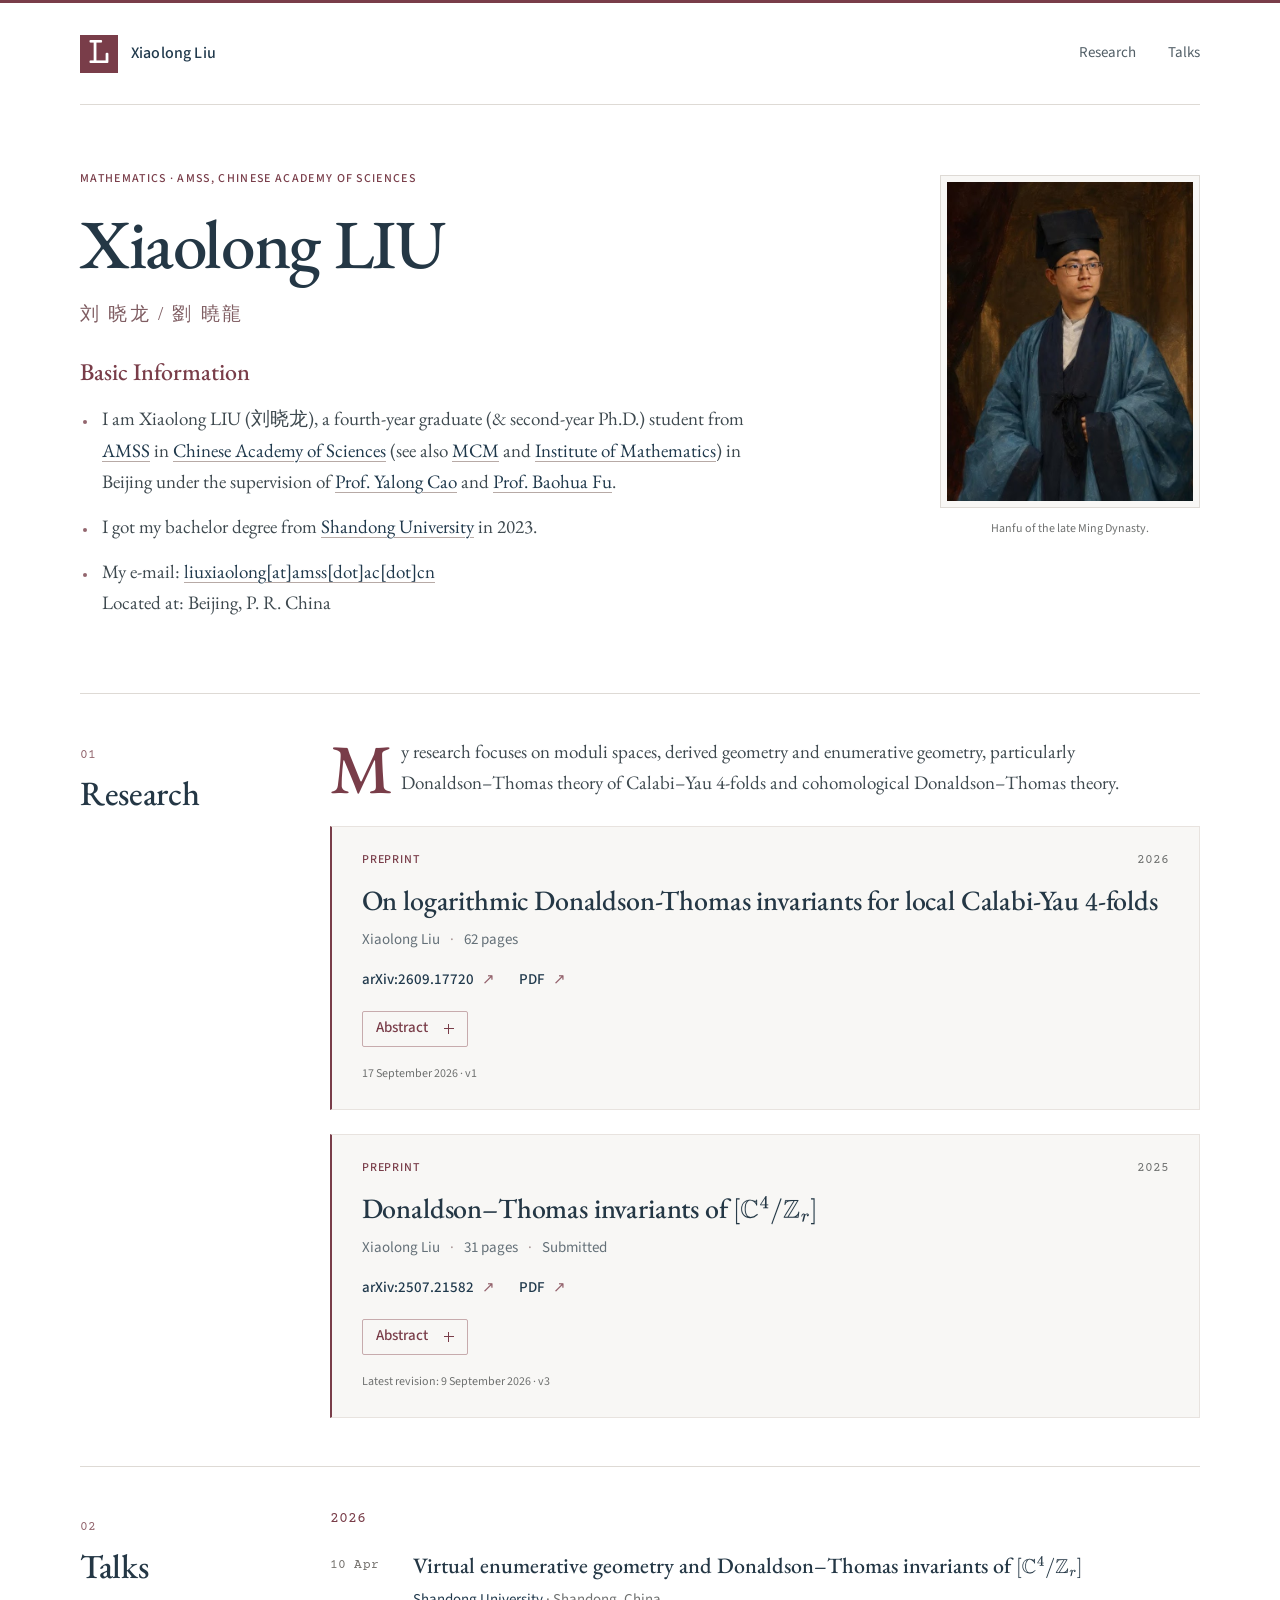
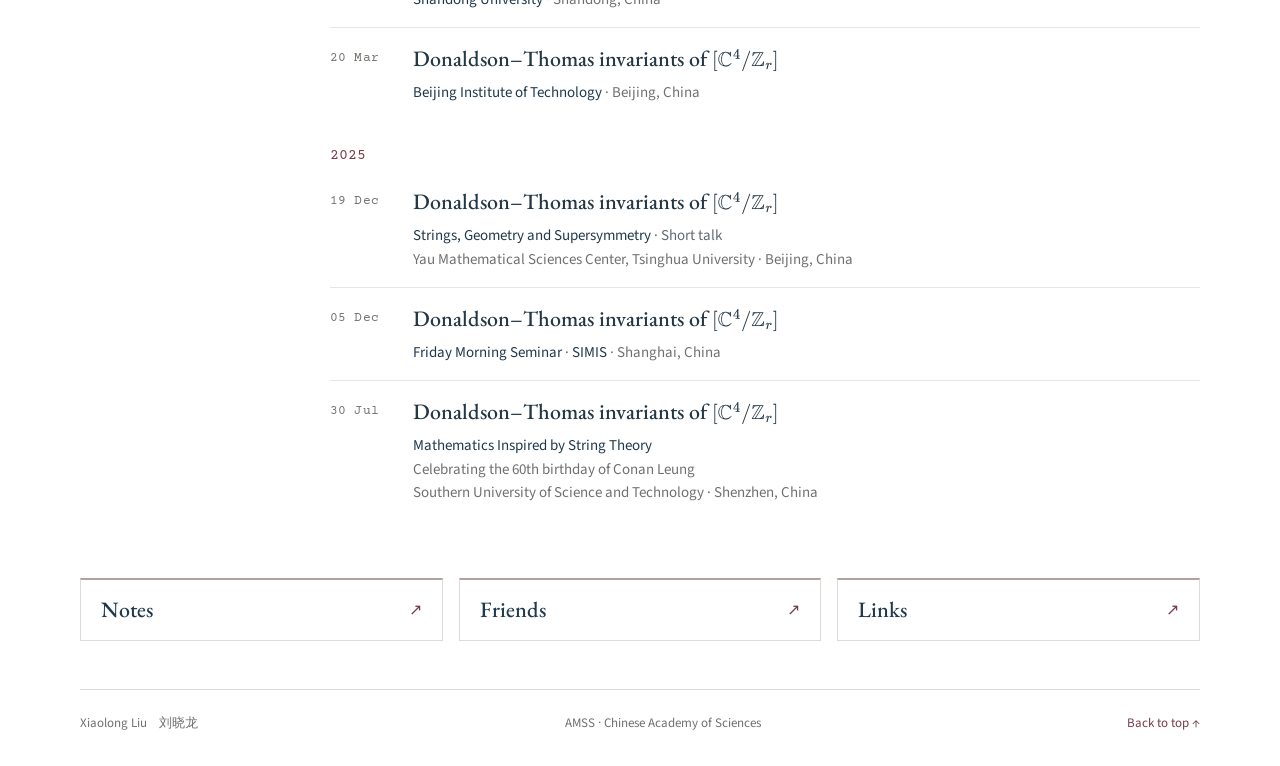
==== index.html @ 994d021d "Update index.html" ====
<!doctype html>
<html lang="en">
<head>
<meta charset="utf-8">
<meta name="viewport" content="width=device-width, initial-scale=1">
<title>Xiaolong Liu (刘晓龙) | Algebraic Geometry · AMSS</title>
<meta name="description" content="Xiaolong Liu (刘晓龙), Ph.D. student in mathematics at AMSS, Chinese Academy of Sciences. Research in algebraic geometry, moduli spaces and Donaldson–Thomas theory.">
<meta name="author" content="Xiaolong Liu">
<meta name="robots" content="index, follow, max-snippet:-1">
<meta name="theme-color" content="#793d49">
<link rel="icon" type="image/svg+xml" href="data:image/svg+xml,%3Csvg%20xmlns%3D%22http%3A%2F%2Fwww.w3.org%2F2000%2Fsvg%22%20viewBox%3D%220%200%2064%2064%22%3E%3Crect%20width%3D%2264%22%20height%3D%2264%22%20rx%3D%223%22%20fill%3D%22%23793d49%22%2F%3E%3Cpath%20fill%3D%22%23fff%22%20transform%3D%22translate%2813.11204718%2051.00000000%29%20scale%280.03201348%20-0.03201348%29%22%20d%3D%22M760%201119Q760%201082%20745.5%201066.5Q731%201051%20697%201051H455V136H950V465Q950%20500%20967.0%20515.0Q984%20530%201025%20530Q1066%20530%201083.0%20515.0Q1100%20500%201100%20465V68Q1100%2031%201085.5%2015.5Q1071%200%201037%200H143Q109%200%2094.5%2015.5Q80%2031%2080%2068Q80%20105%2094.5%20120.5Q109%20136%20143%20136H305V1051H143Q109%201051%2094.5%201066.5Q80%201082%2080%201119Q80%201156%2094.5%201171.5Q109%201187%20143%201187H697Q731%201187%20745.5%201171.5Q760%201156%20760%201119Z%22%2F%3E%3C%2Fsvg%3E%0A">
<link rel="preload" href="assets/fonts/eb-garamond-latin.woff2" as="font" type="font/woff2" crossorigin>
<link rel="stylesheet" href="assets/style.css">
<meta property="og:type" content="profile">
<meta property="og:title" content="Xiaolong Liu (刘晓龙) | Mathematics">
<meta property="og:description" content="Algebraic geometry, moduli spaces and Donaldson–Thomas theory. Ph.D. student at AMSS, Chinese Academy of Sciences.">
<meta property="og:locale" content="en_US">
<script src="assets/mathjax-config.js" defer></script>
<script src="assets/mathjax.js" defer></script>
<script type="application/ld+json">{"@context": "https://schema.org", "@graph": [{"@type": "ProfilePage", "@id": "#webpage", "name": "Xiaolong Liu (刘晓龙) | Mathematics", "inLanguage": "en", "mainEntity": {"@id": "#person"}}, {"@type": "Person", "@id": "#person", "name": "Xiaolong Liu", "alternateName": ["刘晓龙", "劉曉龍"], "jobTitle": "Ph.D. student in mathematics", "affiliation": {"@type": "Organization", "name": "Academy of Mathematics and Systems Science, Chinese Academy of Sciences", "url": "https://english.amss.cas.cn/"}, "alumniOf": {"@type": "CollegeOrUniversity", "name": "Shandong University"}, "sameAs": ["https://sites.google.com/view/xiaolongliu-math/homepage"], "knowsAbout": ["Algebraic geometry", "Moduli spaces", "Derived geometry", "Enumerative geometry", "Donaldson–Thomas theory"]}, {"@type": "ScholarlyArticle", "@id": "https://arxiv.org/abs/2507.21582", "name": "Donaldson-Thomas invariants of [ℂ⁴/ℤᵣ]", "url": "https://arxiv.org/abs/2507.21582", "author": {"@id": "#person"}, "datePublished": "2025-07-29", "dateModified": "2026-09-09", "version": "3", "pagination": "31 pages", "identifier": "arXiv:2507.21582", "abstract": "We compute the zero-dimensional Donaldson-Thomas invariants of the quotient stack $[\\mathbb{C}^4/\\mathbb{Z}_r]$, confirming a conjecture of Cao-Kool-Monavari. Our main theorem is established through an orbifold analogue of Cao-Zhao-Zhou's degeneration formula combined with the zero-dimensional Donaldson-Thomas invariants for $\\widetilde{\\mathbb C^2/\\mathbb Z_r}\\times\\mathbb{C}^2$ and an explicit determination of orientations of Hilbert schemes of points on $[\\mathbb{C}^4/\\mathbb{Z}_r]$."}, {"@type": "ScholarlyArticle", "@id": "https://arxiv.org/abs/2609.17720", "name": "On Logarithmic Donaldson-Thomas invariants for local Calabi-Yau 4-folds", "url": "https://arxiv.org/abs/2609.17720", "author": {"@id": "#person"}, "datePublished": "2026-09-15", "version": "1", "pagination": "62 pages", "identifier": "arXiv:2609.17720", "abstract": "In this paper, we study logarithmic Donaldson-Thomas invariants for local log Calabi-Yau $4$-folds with simple normal crossing divisors. Using the family version of shifted Lagrangian classes announced by Khan-Kinjo-Park-Safronov, we construct relative and family logarithmic $\\mathsf{DT}_4$-theories for logarithmic Hilbert schemes of curves, and prove a degeneration formula.\n\nFor logarithmic Hilbert schemes of points, we construct virtual classes and prove a degeneration formula in Chow groups; in particular, it is independent of shifted Lagrangian classes. Finally, combining our degeneration formula with logarithmic cobordism, we explicitly compute the zero-dimensional logarithmic $\\mathsf{DT}_4$-invariants for local surface snc pairs."}]}</script>
</head>
<body>
<a class="skip-link" href="#main">Skip to content</a>
<header class="masthead wrap">
<a class="brand" href="#main" aria-label="Xiaolong Liu, home"><span class="monogram" aria-hidden="true">L</span><span>Xiaolong Liu</span></a>
<nav aria-label="Main navigation"><a href="#research">Research</a><a href="#talks">Talks</a></nav>
</header>
<main id="main" class="wrap">
<section class="intro" aria-labelledby="name">
<div class="intro-main"><p class="eyebrow">Mathematics · AMSS, Chinese Academy of Sciences</p><h1 id="name">Xiaolong LIU <span lang="zh-Hans">刘 晓龙 / 劉 曉龍</span></h1><h2 class="basic-heading">Basic Information</h2><div class="biography"><ul class="basic-list"><li>I am Xiaolong LIU (<span lang="zh-Hans">刘晓龙</span>), a fourth-year graduate (&amp; second-year Ph.D.) student from <a href="http://english.amss.cas.cn/">AMSS</a> in <a href="https://english.cas.cn/">Chinese Academy of Sciences</a> (see also <a href="http://www.mcm.ac.cn/">MCM</a> and <a href="http://www.math.ac.cn/">Institute of Mathematics</a>) in Beijing under the supervision of <a href="https://sites.google.com/site/yalongcaoshomepage/home">Prof. Yalong Cao</a> and <a href="http://www.math.ac.cn/people/fbh/">Prof. Baohua Fu</a>.</li><li>I got my bachelor degree from <a href="https://www.en.sdu.edu.cn/">Shandong University</a> in 2023.</li><li>My e-mail: <a href="mailto:liuxiaolong@amss.ac.cn">liuxiaolong[at]amss[dot]ac[dot]cn</a><br>Located at: Beijing, P. R. China</li></ul></div></div>
<figure class="portrait"><img src="assets/xiaolong-liu.jpg" alt="Xiaolong Liu wearing late Ming dynasty hanfu" width="590" height="765" fetchpriority="high"><figcaption>Hanfu of the late Ming Dynasty.</figcaption></figure>
</section>
<section id="research" class="section" aria-labelledby="research-title"><div class="section-label"><span class="section-number">01</span><h2 id="research-title">Research</h2></div><div class="section-body"><p class="section-intro">My research focuses on moduli spaces, derived geometry and enumerative geometry, particularly Donaldson–Thomas theory of Calabi–Yau 4-folds and cohomological Donaldson–Thomas theory.</p><article class="paper"><div class="paper-meta"><span>Preprint</span><span>2026</span></div><h3>On logarithmic Donaldson-Thomas invariants for local Calabi-Yau $4$-folds</h3><p class="byline">Xiaolong Liu <span class="byline-separator">·</span> 62 pages</p><div class="paper-actions"><a href="https://arxiv.org/abs/2609.17720">arXiv:2609.17720 <span aria-hidden="true">↗</span></a><a href="https://arxiv.org/pdf/2609.17720">PDF <span aria-hidden="true">↗</span></a></div><details class="abstract"><summary><span class="abstract-closed">Abstract</span><span class="abstract-open">Hide abstract</span><span class="toggle-symbol" aria-hidden="true"></span></summary><div class="abstract-content"><p>In this paper, we study logarithmic Donaldson-Thomas invariants for local log Calabi-Yau $4$-folds with simple normal crossing divisors. Using the family version of shifted Lagrangian classes announced by Khan-Kinjo-Park-Safronov, we construct relative and family logarithmic $\mathsf{DT}_4$-theories for logarithmic Hilbert schemes of curves, and prove a degeneration formula.</p><p>For logarithmic Hilbert schemes of points, we construct virtual classes and prove a degeneration formula in Chow groups; in particular, it is independent of shifted Lagrangian classes. Finally, combining our degeneration formula with logarithmic cobordism, we explicitly compute the zero-dimensional logarithmic $\mathsf{DT}_4$-invariants for local surface snc pairs.</p></div></details><p class="version">17 September 2026 · v1</p></article>
<article class="paper"><div class="paper-meta"><span>Preprint</span><span>2025</span></div><h3>Donaldson–Thomas invariants of \([\mathbb{C}^4/\mathbb{Z}_r]\)</h3><p class="byline">Xiaolong Liu <span class="byline-separator">·</span> 31 pages <span class="byline-separator">·</span> Submitted</p><div class="paper-actions"><a href="https://arxiv.org/abs/2507.21582">arXiv:2507.21582 <span aria-hidden="true">↗</span></a><a href="https://arxiv.org/pdf/2507.21582">PDF <span aria-hidden="true">↗</span></a></div><details class="abstract"><summary><span class="abstract-closed">Abstract</span><span class="abstract-open">Hide abstract</span><span class="toggle-symbol" aria-hidden="true"></span></summary><div class="abstract-content"><p>We compute the zero-dimensional Donaldson-Thomas invariants of the quotient stack $[\mathbb{C}^4/\mathbb{Z}_r]$, confirming a conjecture of Cao-Kool-Monavari. Our main theorem is established through an orbifold analogue of Cao-Zhao-Zhou's degeneration formula combined with the zero-dimensional Donaldson-Thomas invariants for $\widetilde{\mathbb C^2/\mathbb Z_r}\times\mathbb{C}^2$ and an explicit determination of orientations of Hilbert schemes of points on $[\mathbb{C}^4/\mathbb{Z}_r]$.</p></div></details><p class="version">Latest revision: 9 September 2026 · v3</p></article></div></section>

<section id="talks" class="section" aria-labelledby="talks-title">
<div class="section-label"><span class="section-number">02</span><h2 id="talks-title">Talks</h2></div>
<div class="section-body">
<h3 class="year-heading">2026</h3>
<ol class="talk-list">
<li><time datetime="2026-04-10">10 Apr</time><div><h4>Virtual enumerative geometry and Donaldson–Thomas invariants of \([\mathbb{C}^4/\mathbb{Z}_r]\)</h4><p><a href="https://www.en.sdu.edu.cn/">Shandong University</a> <span class="venue-location">· Shandong, China</span></p></div></li>
<li><time datetime="2026-03-20">20 Mar</time><div><h4>Donaldson–Thomas invariants of \([\mathbb{C}^4/\mathbb{Z}_r]\)</h4><p><a href="https://www.bit.edu.cn/">Beijing Institute of Technology</a> <span class="venue-location">· Beijing, China</span></p></div></li>
</ol>
<h3 class="year-heading">2025</h3>
<ol class="talk-list">
<li><time datetime="2025-12-19">19 Dec</time><div><h4>Donaldson–Thomas invariants of \([\mathbb{C}^4/\mathbb{Z}_r]\)</h4><p><a href="https://sites.google.com/view/stringsgeometrysusy2025/home">Strings, Geometry and Supersymmetry</a> · Short talk</p><p class="venue-location">Yau Mathematical Sciences Center, Tsinghua University · Beijing, China</p></div></li>
<li><time datetime="2025-12-05">05 Dec</time><div><h4>Donaldson–Thomas invariants of \([\mathbb{C}^4/\mathbb{Z}_r]\)</h4><p><a href="https://www.math.columbia.edu/~okounkov/Friday.html">Friday Morning Seminar</a> · <a href="https://www.simis.cn/">SIMIS</a> <span class="venue-location">· Shanghai, China</span></p></div></li>
<li><time datetime="2025-07-30">30 Jul</time><div><h4>Donaldson–Thomas invariants of \([\mathbb{C}^4/\mathbb{Z}_r]\)</h4><p><a href="https://sites.google.com/view/mist-shenzhen-2025/general-information?authuser=0">Mathematics Inspired by String Theory</a></p><p class="venue-location">Celebrating the 60th birthday of Conan Leung<br>Southern University of Science and Technology · Shenzhen, China</p></div></li>
</ol>
</div></section>


<nav class="bottom-nav" aria-label="More pages"><a href="notes/">Notes<span aria-hidden="true">↗</span></a><a href="friends/">Friends<span aria-hidden="true">↗</span></a><a href="links/">Links<span aria-hidden="true">↗</span></a></nav>
</main><footer class="footer wrap"><p>Xiaolong Liu <span lang="zh-Hans">刘晓龙</span></p><p>AMSS · Chinese Academy of Sciences</p><a href="#main">Back to top ↑</a></footer>
</body></html>
---- assets/style.css ----
@font-face{font-family:'Courier Prime';font-style:normal;font-weight:400;font-display:swap;src:url('fonts/courier-prime-latin.woff2') format('woff2')}
/* Locally hosted, open-source typefaces. */
@font-face{font-family:'EB Garamond';font-style:normal;font-weight:400 600;font-display:swap;src:url('fonts/eb-garamond-latin.woff2') format('woff2')}
@font-face{font-family:'EB Garamond';font-style:normal;font-weight:400 600;font-display:swap;src:url('fonts/eb-garamond-latin-ext.woff2') format('woff2');unicode-range:U+0100-02BA,U+02BD-02C5,U+02C7-02CC,U+02CE-02D7,U+02DD-02FF,U+0304,U+0308,U+0329,U+1D00-1DBF,U+1E00-1E9F,U+1EF2-1EFF,U+2020,U+20A0-20AB,U+20AD-20C0,U+2113,U+2C60-2C7F,U+A720-A7FF}
@font-face{font-family:'Source Sans 3';font-style:normal;font-weight:400 600;font-display:swap;src:url('fonts/source-sans-3-latin.woff2') format('woff2')}
@font-face{font-family:'Source Sans 3';font-style:normal;font-weight:400 600;font-display:swap;src:url('fonts/source-sans-3-latin-ext.woff2') format('woff2');unicode-range:U+0100-02BA,U+02BD-02C5,U+02C7-02CC,U+02CE-02D7,U+02DD-02FF,U+0304,U+0308,U+0329,U+1D00-1DBF,U+1E00-1E9F,U+1EF2-1EFF,U+2020,U+20A0-20AB,U+20AD-20C0,U+2113,U+2C60-2C7F,U+A720-A7FF}
:root{
  --ink:#243745;--navy:#20394c;--body:#3e494f;--muted:#6f7170;
  --accent:#793d49;--accent-hover:#582833;--rule:#dedad5;
  --paper:#fff;--tint:#f8f7f5;--accent-tint:#f6eff0;
  --serif:'EB Garamond','Songti SC',Georgia,'Times New Roman',serif;
  --mono:'Courier Prime','Courier New',monospace;
  --sans:'Source Sans 3',-apple-system,BlinkMacSystemFont,'Segoe UI',Arial,sans-serif;
}
*{box-sizing:border-box}
html{scroll-behavior:smooth;scroll-padding-top:2rem}
body{margin:0;border-top:3px solid var(--accent);background:var(--paper);color:var(--body);font:1.1875rem/1.65 var(--serif);-webkit-font-smoothing:antialiased}
a{color:var(--navy);text-decoration-color:#b7aaa6;text-decoration-thickness:1px;text-underline-offset:4px;transition:color .18s,background-color .18s,border-color .18s}
a:hover{color:var(--accent);text-decoration-color:currentColor}
a:focus-visible,summary:focus-visible{outline:2px solid var(--accent);outline-offset:5px}
::selection{background:#eadade;color:#45212c}
.wrap{width:min(1120px,calc(100% - 96px));margin-inline:auto}
.skip-link{position:absolute;top:-80px;left:16px;background:white;padding:10px;z-index:10}
.skip-link:focus{top:10px}
.masthead{display:flex;justify-content:space-between;align-items:center;gap:2rem;min-height:6.4rem;border-bottom:1px solid var(--rule)}
.brand{display:flex;gap:13px;align-items:center;text-decoration:none;font:500 1rem/1.4 var(--sans);letter-spacing:.01em}
.monogram{display:grid;place-items:center;width:38px;height:38px;background:var(--accent);color:white;border:1px solid var(--accent);font:400 2.4rem/1 var(--mono);letter-spacing:0}
nav{display:flex;gap:2rem}
nav a{font:400 .9375rem/1.5 var(--sans);text-decoration:none;color:#515e66}
nav a:hover{text-decoration:underline}
.intro{display:grid;grid-template-columns:minmax(0,1fr) 260px;gap:66px;padding:4rem 0 3.6rem}
.eyebrow{font:500 .75rem/1.7 var(--sans);letter-spacing:.11em;text-transform:uppercase;margin:0 0 1.1rem;color:var(--accent)}
h1{font:500 clamp(3rem,5.4vw,4.6rem)/1.08 var(--serif);letter-spacing:-.02em;margin:0 0 .875rem;color:var(--ink)}
.intro h1 span{display:block;font:400 1.1875rem/1.5 'Songti SC','SimSun',serif;letter-spacing:.12em;color:#7f5d62;margin:1.15rem 0 0}
.basic-heading{font:500 1.5rem/1.4 var(--serif);color:var(--accent);margin:1.65rem 0 .9rem}
.biography{max-width:670px;color:var(--body)}
.basic-list{padding:0 0 17px 17px;margin:0;list-style:disc}
.basic-list li{padding-left:5px;margin:0 0 .85rem}
.basic-list li::marker{font-size:.6em;color:#93666e}
.basic-list li:last-child{margin-bottom:0}
.portrait{margin:0;padding-top:6px;align-self:start}
.portrait img{width:100%;height:auto;display:block;background:var(--tint);border:1px solid var(--rule);padding:6px}
.portrait figcaption{font:400 .75rem/1.5 var(--sans);color:var(--muted);margin-top:.7rem;text-align:center}
.section{display:grid;grid-template-columns:202px minmax(0,1fr);gap:48px;border-top:1px solid var(--rule);padding:2.6rem 0 3rem;scroll-margin-top:20px}
.section-number{font:500 .75rem/1.4 var(--sans);color:#93666e;letter-spacing:.1em}
.section h2{font:500 2.125rem/1.3 var(--serif);margin:.25rem 0 0;letter-spacing:-.01em;color:var(--ink)}
.section-body{min-width:0}
.section-intro{margin:0 0 1.7rem;color:var(--body);max-width:800px}
.paper{padding:1.5rem 1.85rem 1.6rem;background:var(--tint);border:1px solid #e8e3df;border-left:2px solid var(--accent)}
.paper+.paper{margin-top:1.5rem}
.paper-meta{display:flex;justify-content:space-between;gap:1rem;color:var(--accent);font:500 .75rem/1.5 var(--sans);text-transform:uppercase;letter-spacing:.08em}
.paper-meta span:last-child{color:var(--muted)}
.paper h3{font:500 1.75rem/1.3 var(--serif);color:var(--ink);margin:.75rem 0 .65rem;letter-spacing:-.006em}
.byline{font:400 .9375rem/1.5 var(--sans);color:#647078;margin:0 0 1.1rem}
.byline-separator{margin:0 7px;color:#aa9697}
.paper-actions{display:flex;gap:1.5rem;align-items:center;flex-wrap:wrap}
.paper-actions a{font:500 .9375rem/1.5 var(--sans);text-decoration:none}
.paper-actions a:hover{text-decoration:underline}
.paper-actions a span{margin-left:5px;color:#92616b}
.abstract{margin-top:1.2rem}
.abstract summary{display:flex;align-items:center;gap:16px;cursor:pointer;width:max-content;max-width:100%;list-style:none;font:500 .9375rem/1.5 var(--sans);color:var(--accent);padding:5px 13px;border:1px solid #c7abad;border-radius:2px;background:transparent;min-height:36px}
.abstract summary::-webkit-details-marker{display:none}
.abstract summary:hover{background:var(--accent-tint);border-color:var(--accent)}
.toggle-symbol{position:relative;width:10px;height:10px;display:block;flex-shrink:0}
.toggle-symbol:before,.toggle-symbol:after{content:'';position:absolute;background:currentColor}
.toggle-symbol:before{width:10px;height:1px;top:4.5px;left:0}
.toggle-symbol:after{width:1px;height:10px;top:0;left:4.5px}
.abstract[open] .toggle-symbol:after,.abstract-open,.abstract[open] .abstract-closed{display:none}
.abstract[open] .abstract-open{display:inline}
.abstract-content{border-top:1px solid var(--rule);margin-top:1.2rem;padding-top:1rem;font-size:1.1875rem;line-height:1.7;color:var(--body);overflow-wrap:anywhere}
.abstract-content p{margin:0}
.abstract-content p+p{margin-top:.8rem}
.version{font:400 .75rem/1.5 var(--sans);color:var(--muted);margin:1.15rem 0 0}
.year-heading{font:500 .9375rem/1.5 var(--sans);letter-spacing:.06em;margin:0 0 .25rem;color:var(--accent)}
.year-heading:not(:first-child){margin-top:1.5rem}
.talk-list{list-style:none;padding:0;margin:0}
.talk-list li{display:grid;grid-template-columns:66px minmax(0,1fr);gap:17px;padding:1rem 0;border-bottom:1px solid #e9e5e1}
.talk-list li:last-child{border-bottom:0}
.talk-list time{font:400 .8125rem/1.5 var(--sans);color:#76736f;padding-top:5px;font-variant-numeric:tabular-nums}
.talk-list h4{font:500 1.375rem/1.4 var(--serif);color:var(--ink);margin:0 0 .4rem}
.talk-list p{font:400 .9375rem/1.55 var(--sans);margin:0;color:#5f6b73}
.talk-list a{text-decoration:none}
.talk-list a:hover{text-decoration:underline}
.venue-location{color:var(--muted)!important}
.notes-list{list-style:none;padding:0;margin:0}
.notes-list li{display:grid;grid-template-columns:62px minmax(0,1fr) auto;gap:18px;align-items:baseline;padding:1.1rem 0;border-bottom:1px solid #e9e5e1}
.notes-list li:first-child{padding-top:2px}
.notes-list li:last-child{border-bottom:0}
.note-year{font:400 .8125rem/1.5 var(--sans);color:var(--accent);white-space:nowrap}
.notes-list h3{font:500 1.375rem/1.45 var(--serif);margin:0;color:var(--ink)}
.notes-list p{font:400 .8125rem/1.5 var(--sans);color:var(--muted);margin:.25rem 0 0}
.notes-list a{font:500 .875rem/1.5 var(--sans);text-decoration:none;white-space:nowrap;color:var(--accent)}
.notes-list a:hover{text-decoration:underline}
.notes-list a span{margin-left:3px}
.other-writing{font:400 .9375rem/1.6 var(--sans);margin:1.6rem 0 0}
.other-writing a{text-decoration:none}
.other-writing a:hover{text-decoration:underline}
.link-list{list-style:none;margin:0;padding:0;font-size:1.375rem;line-height:1.6}
.link-list li{padding:.7rem 0;border-bottom:1px solid #e9e5e1;max-width:700px}
.link-list li:first-child{padding-top:0}
.link-list li:last-child{border-bottom:0}
.link-list a{text-decoration:none}
.link-list a:hover{text-decoration:underline}
.link-divider{padding:0 8px;color:#a6908f}
.bottom-nav{display:grid;grid-template-columns:repeat(3,1fr);gap:1rem;padding:.6rem 0 3rem}
.bottom-nav a{display:flex;justify-content:space-between;align-items:center;padding:.85rem 1.25rem;border:1px solid var(--rule);border-top:2px solid #b6a09e;font:500 1.375rem/1.5 var(--serif);text-decoration:none;color:var(--navy);background:#fff}
.bottom-nav a:hover,.bottom-nav a[aria-current="page"]{border-color:#a66f78;background:var(--accent-tint);color:var(--accent-hover)}
.bottom-nav a span{font:400 1rem var(--sans);color:var(--accent)}
.footer{display:flex;justify-content:space-between;gap:20px;padding:1.5rem 0 2rem;border-top:1px solid var(--rule);color:var(--muted);font:400 .8125rem/1.5 var(--sans)}
.footer p{margin:0}
.footer span{margin-left:9px}
.footer a{text-decoration:none;color:var(--accent)}
.subpage{display:flex;flex-direction:column;min-height:100vh}
.subpage main{flex:1}
.subpage-intro{padding:2.5rem 0 2.25rem;border-bottom:1px solid var(--rule)}
.subpage-intro h1{font-size:3.75rem;letter-spacing:-.015em}
.back-link{font:400 .9375rem/1.5 var(--sans);text-decoration:none;display:inline-block;margin-bottom:2.2rem;color:var(--muted)}
.subpage-intro .eyebrow{margin-bottom:.7rem}
.subpage-content{padding:2rem 0 3.5rem;max-width:870px}
.subpage-content .other-writing{margin-top:1.875rem}
.subpage .bottom-nav{border-top:1px solid var(--rule);padding-top:1.875rem}
mjx-container{max-width:100%}
mjx-container[display="true"]{overflow-x:auto;overflow-y:hidden;padding-block:4px}
@media(max-width:850px){
  .wrap{width:calc(100% - 48px)}
  .intro{gap:36px;grid-template-columns:minmax(0,1fr) 210px;padding-top:3rem}
  .intro h1{font-size:3.25rem}
  .section{grid-template-columns:150px minmax(0,1fr);gap:30px}
}
@media(max-width:620px){
  body{font-size:1.125rem}
  .wrap{width:calc(100% - 40px)}
  .masthead{min-height:106px;align-items:flex-start;justify-content:center;flex-direction:column;gap:13px;padding:18px 0}
  nav{gap:25px}
  .intro{grid-template-columns:1fr;gap:27px;padding:2.4rem 0}
  .eyebrow{letter-spacing:.08em}
  .intro h1{font-size:clamp(2.75rem,11vw,3.5rem)}
  .intro h1 span{font-size:1.125rem}
  .basic-heading{margin:1.4rem 0 1rem}
  .biography a{overflow-wrap:anywhere}
  .basic-list{padding-bottom:0}
  .portrait{max-width:260px;width:75%;justify-self:center}
  .section{grid-template-columns:1fr;gap:1.4rem;padding:1.75rem 0 2.3rem}
  .section-label{display:flex;align-items:baseline;gap:12px}
  .section h2{font-size:1.875rem;margin:0}
  .paper{padding:1.25rem 1.15rem}
  .paper h3{font-size:1.5rem;line-height:1.4}
  .paper h3 mjx-container{font-size:90%!important}
  .abstract-content{font-size:1.125rem}
  .talk-list li{grid-template-columns:49px minmax(0,1fr);gap:13px}
  .talk-list h4{font-size:1.25rem}
  .notes-list li{grid-template-columns:49px minmax(0,1fr) auto;gap:10px}
  .notes-list h3{font-size:1.25rem}
  .bottom-nav{gap:9px;padding-bottom:2.2rem}
  .bottom-nav a{font-size:1.125rem;padding:.7rem .75rem;gap:7px}
  .bottom-nav a span{font-size:.875rem}
  .subpage-intro{padding:1.875rem 0}
  .subpage-intro h1{font-size:3rem}
  .back-link{margin-bottom:1.6rem}
  .subpage-content{padding:1.75rem 0 2.25rem}
  .footer{flex-direction:column;gap:7px}
  .footer a{padding-block:5px}
}
@media(prefers-reduced-motion:reduce){html{scroll-behavior:auto}a{transition:none}}
@media print{
  nav,.abstract summary,.skip-link,.footer>a{display:none}
  body{font-size:11pt;border-top:0}
  .wrap{width:100%}
  .intro{padding:20px 0;gap:25px}
  .section{padding:20px 0;grid-template-columns:130px 1fr;gap:20px}
  .paper{background:white}
  .abstract-content{display:block!important}
  .abstract::details-content{content-visibility:visible!important;height:auto!important}
  .paper,.talk-list li,.notes-list li{break-inside:avoid}
}

/* Small typewriter accents, confined to chronological metadata. */
.section-number,.year-heading,.talk-list time,.note-year,.paper-meta span:last-child{font-family:var(--mono);font-weight:400;letter-spacing:.01em}
.section-number,.paper-meta span:last-child{font-size:.8125rem}

/* A two-line literary drop cap for the research introduction. */
.section-intro{display:flow-root}
.section-intro::first-letter{float:left;font-family:var(--serif);font-size:4.35rem;font-weight:500;line-height:.8;margin:.08em .12em 0 0;color:var(--accent)}
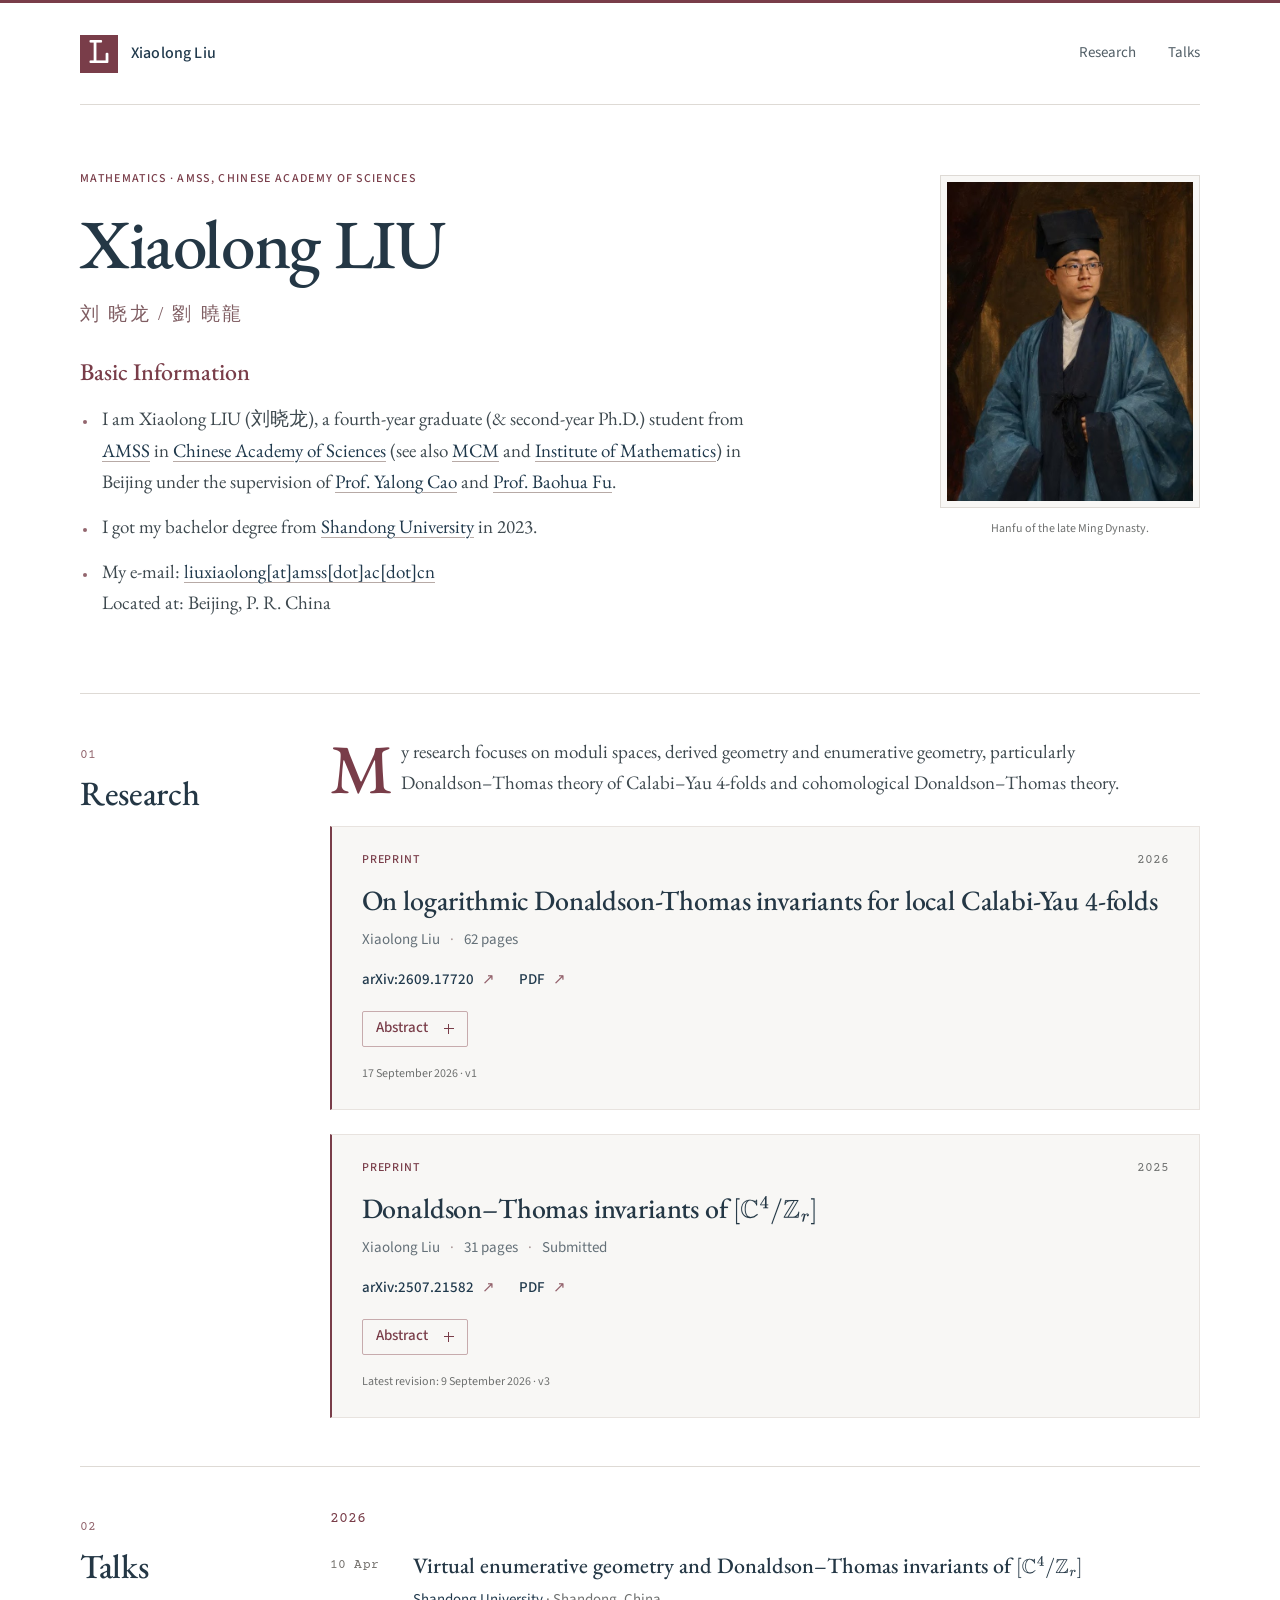
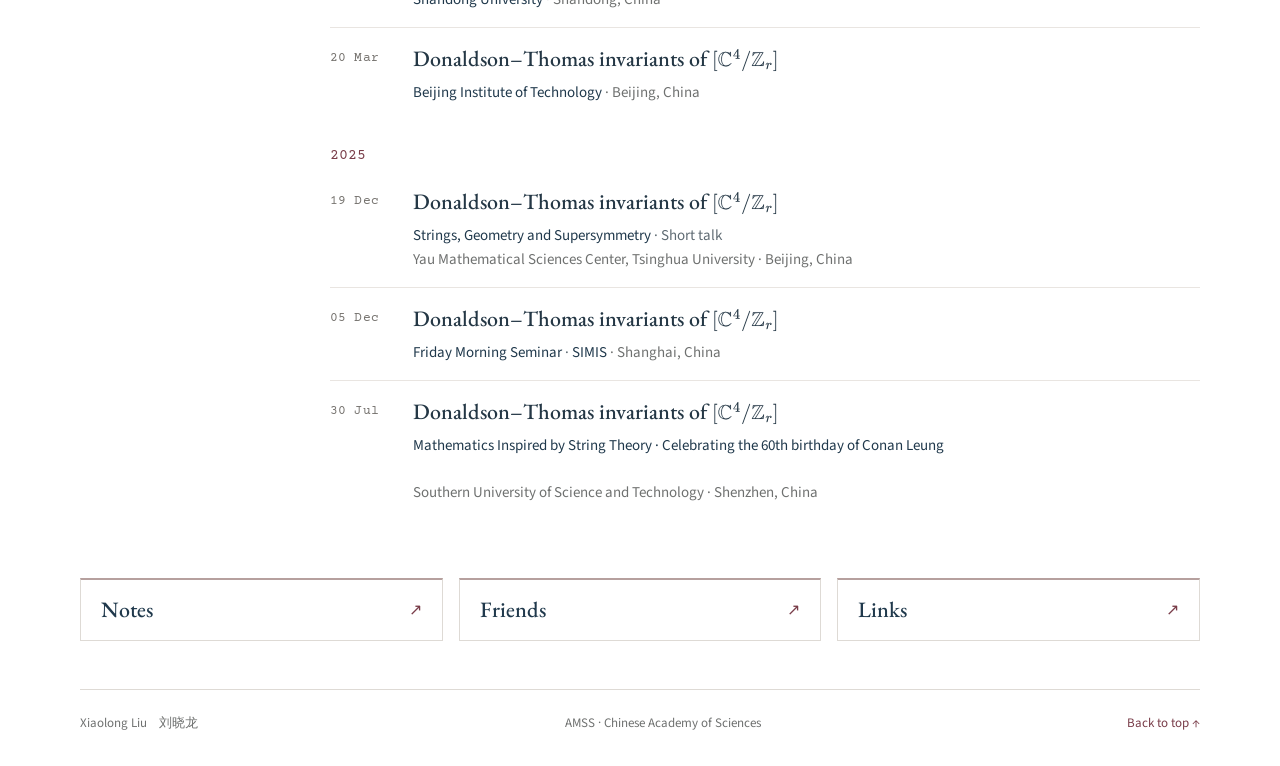
==== commit 426641c8: "Update index.html" ====
--- a/index.html
+++ b/index.html
@@ -45,7 +45,7 @@
 <ol class="talk-list">
 <li><time datetime="2025-12-19">19 Dec</time><div><h4>Donaldson–Thomas invariants of \([\mathbb{C}^4/\mathbb{Z}_r]\)</h4><p><a href="https://sites.google.com/view/stringsgeometrysusy2025/home">Strings, Geometry and Supersymmetry</a> · Short talk</p><p class="venue-location">Yau Mathematical Sciences Center, Tsinghua University · Beijing, China</p></div></li>
 <li><time datetime="2025-12-05">05 Dec</time><div><h4>Donaldson–Thomas invariants of \([\mathbb{C}^4/\mathbb{Z}_r]\)</h4><p><a href="https://www.math.columbia.edu/~okounkov/Friday.html">Friday Morning Seminar</a> · <a href="https://www.simis.cn/">SIMIS</a> <span class="venue-location">· Shanghai, China</span></p></div></li>
-<li><time datetime="2025-07-30">30 Jul</time><div><h4>Donaldson–Thomas invariants of \([\mathbb{C}^4/\mathbb{Z}_r]\)</h4><p><a href="https://sites.google.com/view/mist-shenzhen-2025/general-information?authuser=0">Mathematics Inspired by String Theory</a></p><p class="venue-location">Celebrating the 60th birthday of Conan Leung<br>Southern University of Science and Technology · Shenzhen, China</p></div></li>
+<li><time datetime="2025-07-30">30 Jul</time><div><h4>Donaldson–Thomas invariants of \([\mathbb{C}^4/\mathbb{Z}_r]\)</h4><p><a href="https://sites.google.com/view/mist-shenzhen-2025/general-information?authuser=0">Mathematics Inspired by String Theory · Celebrating the 60th birthday of Conan Leung</a></p><p class="venue-location"><br>Southern University of Science and Technology · Shenzhen, China</p></div></li>
 </ol>
 </div></section>
 
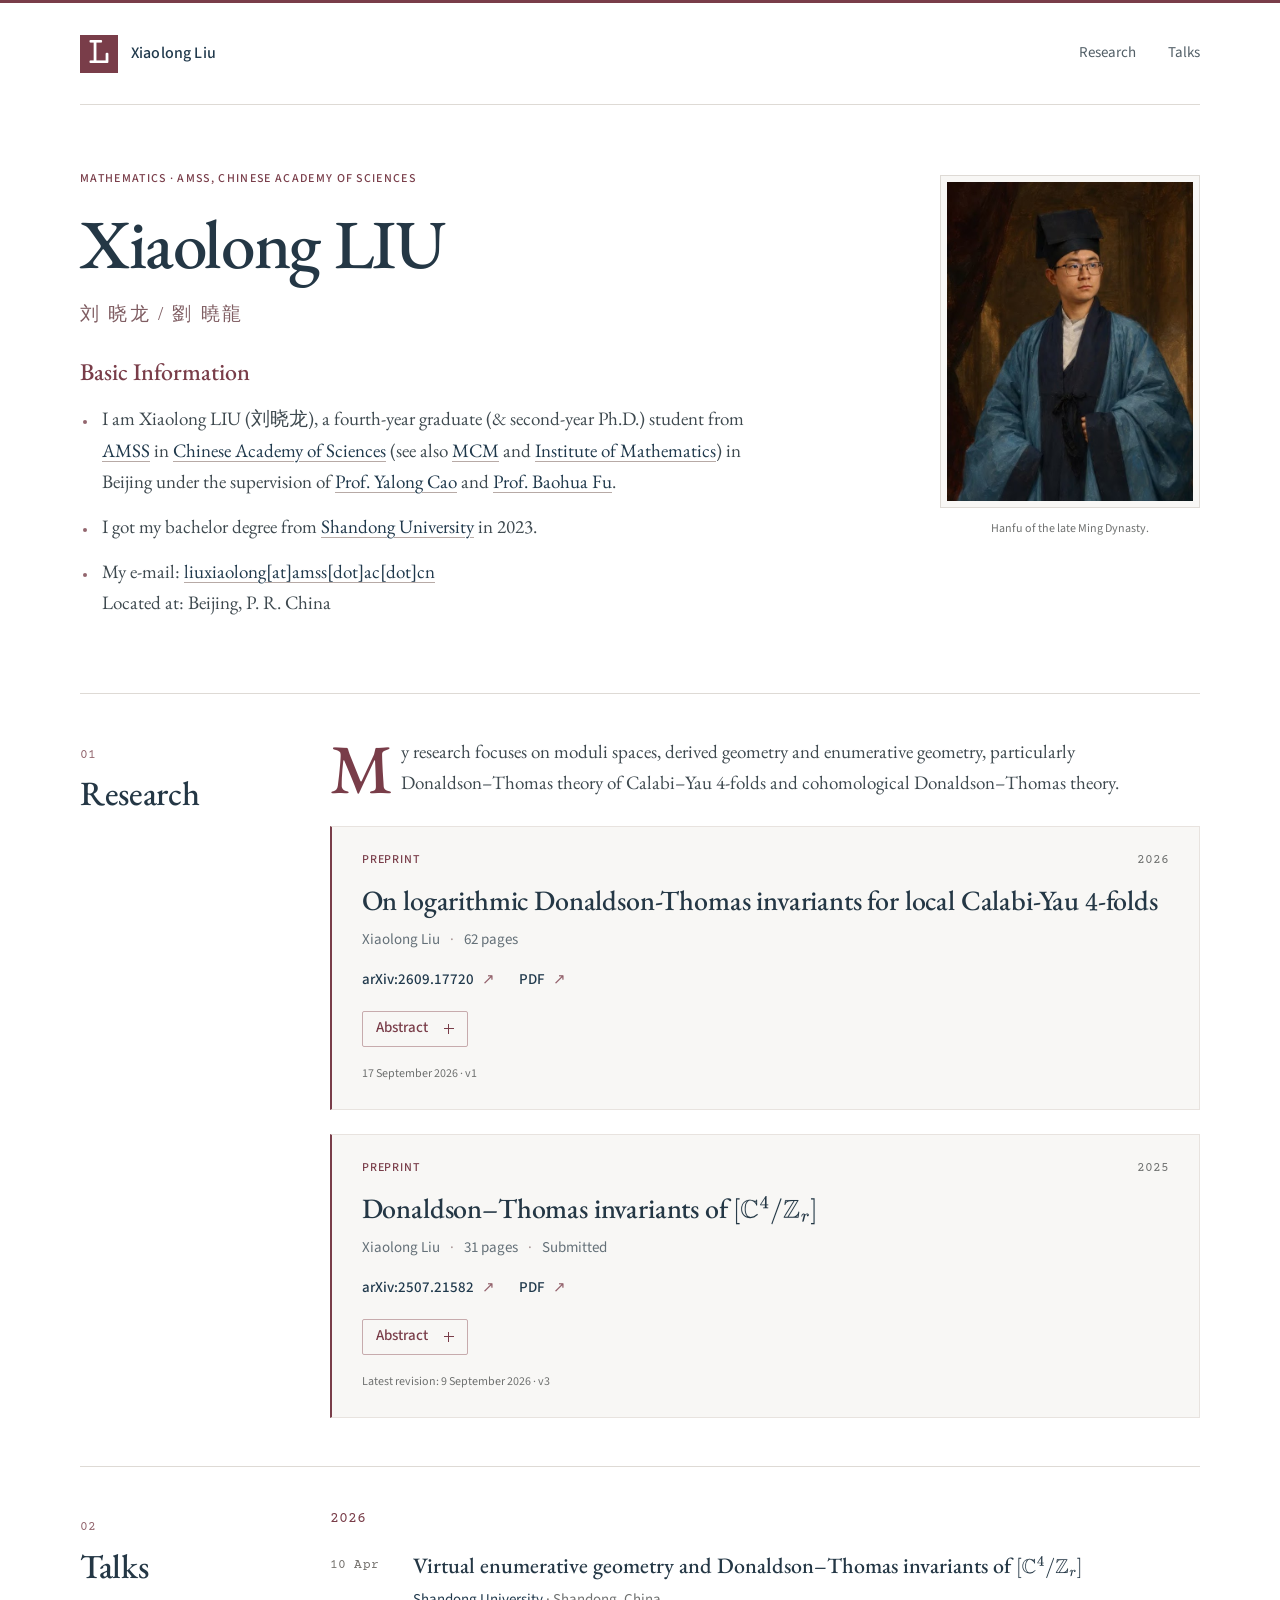
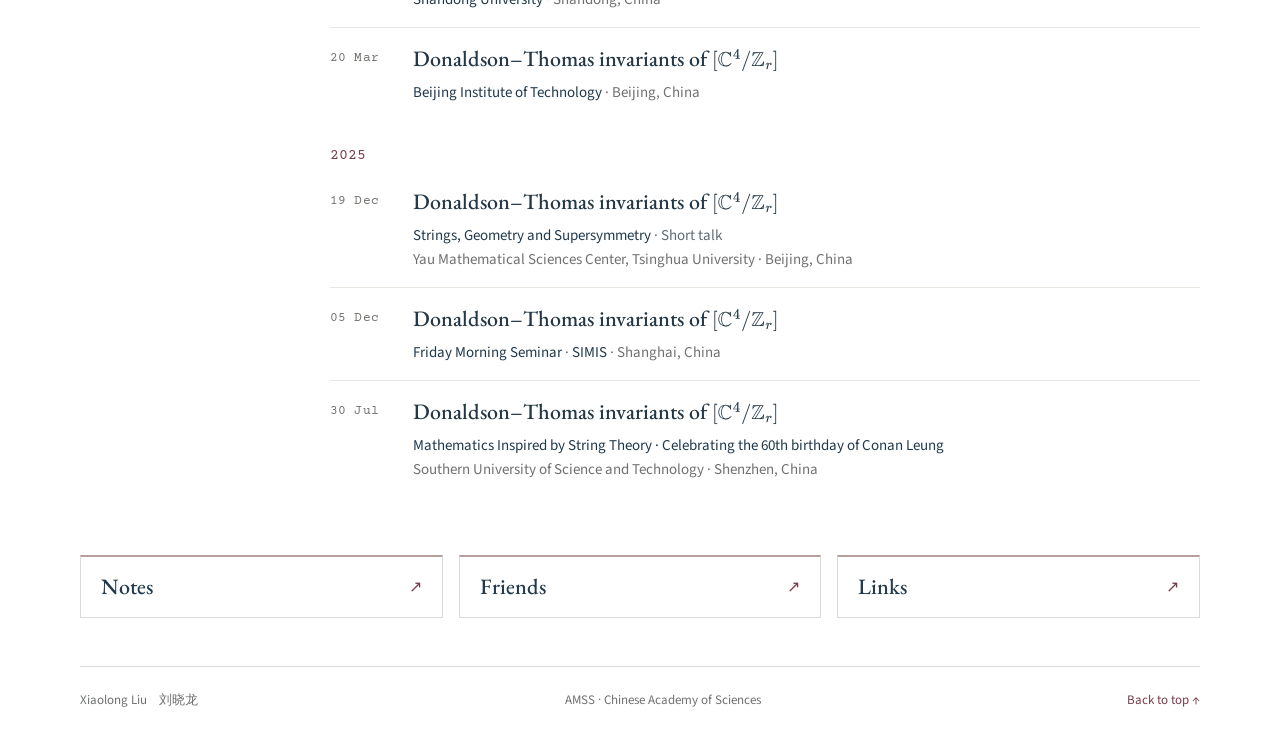
==== commit 22c2a95b: "Update index.html" ====
--- a/index.html
+++ b/index.html
@@ -45,7 +45,7 @@
 <ol class="talk-list">
 <li><time datetime="2025-12-19">19 Dec</time><div><h4>Donaldson–Thomas invariants of \([\mathbb{C}^4/\mathbb{Z}_r]\)</h4><p><a href="https://sites.google.com/view/stringsgeometrysusy2025/home">Strings, Geometry and Supersymmetry</a> · Short talk</p><p class="venue-location">Yau Mathematical Sciences Center, Tsinghua University · Beijing, China</p></div></li>
 <li><time datetime="2025-12-05">05 Dec</time><div><h4>Donaldson–Thomas invariants of \([\mathbb{C}^4/\mathbb{Z}_r]\)</h4><p><a href="https://www.math.columbia.edu/~okounkov/Friday.html">Friday Morning Seminar</a> · <a href="https://www.simis.cn/">SIMIS</a> <span class="venue-location">· Shanghai, China</span></p></div></li>
-<li><time datetime="2025-07-30">30 Jul</time><div><h4>Donaldson–Thomas invariants of \([\mathbb{C}^4/\mathbb{Z}_r]\)</h4><p><a href="https://sites.google.com/view/mist-shenzhen-2025/general-information?authuser=0">Mathematics Inspired by String Theory · Celebrating the 60th birthday of Conan Leung</a></p><p class="venue-location"><br>Southern University of Science and Technology · Shenzhen, China</p></div></li>
+<li><time datetime="2025-07-30">30 Jul</time><div><h4>Donaldson–Thomas invariants of \([\mathbb{C}^4/\mathbb{Z}_r]\)</h4><p><a href="https://sites.google.com/view/mist-shenzhen-2025/general-information?authuser=0">Mathematics Inspired by String Theory · Celebrating the 60th birthday of Conan Leung</a></p><p class="venue-location">Southern University of Science and Technology · Shenzhen, China</p></div></li>
 </ol>
 </div></section>
 
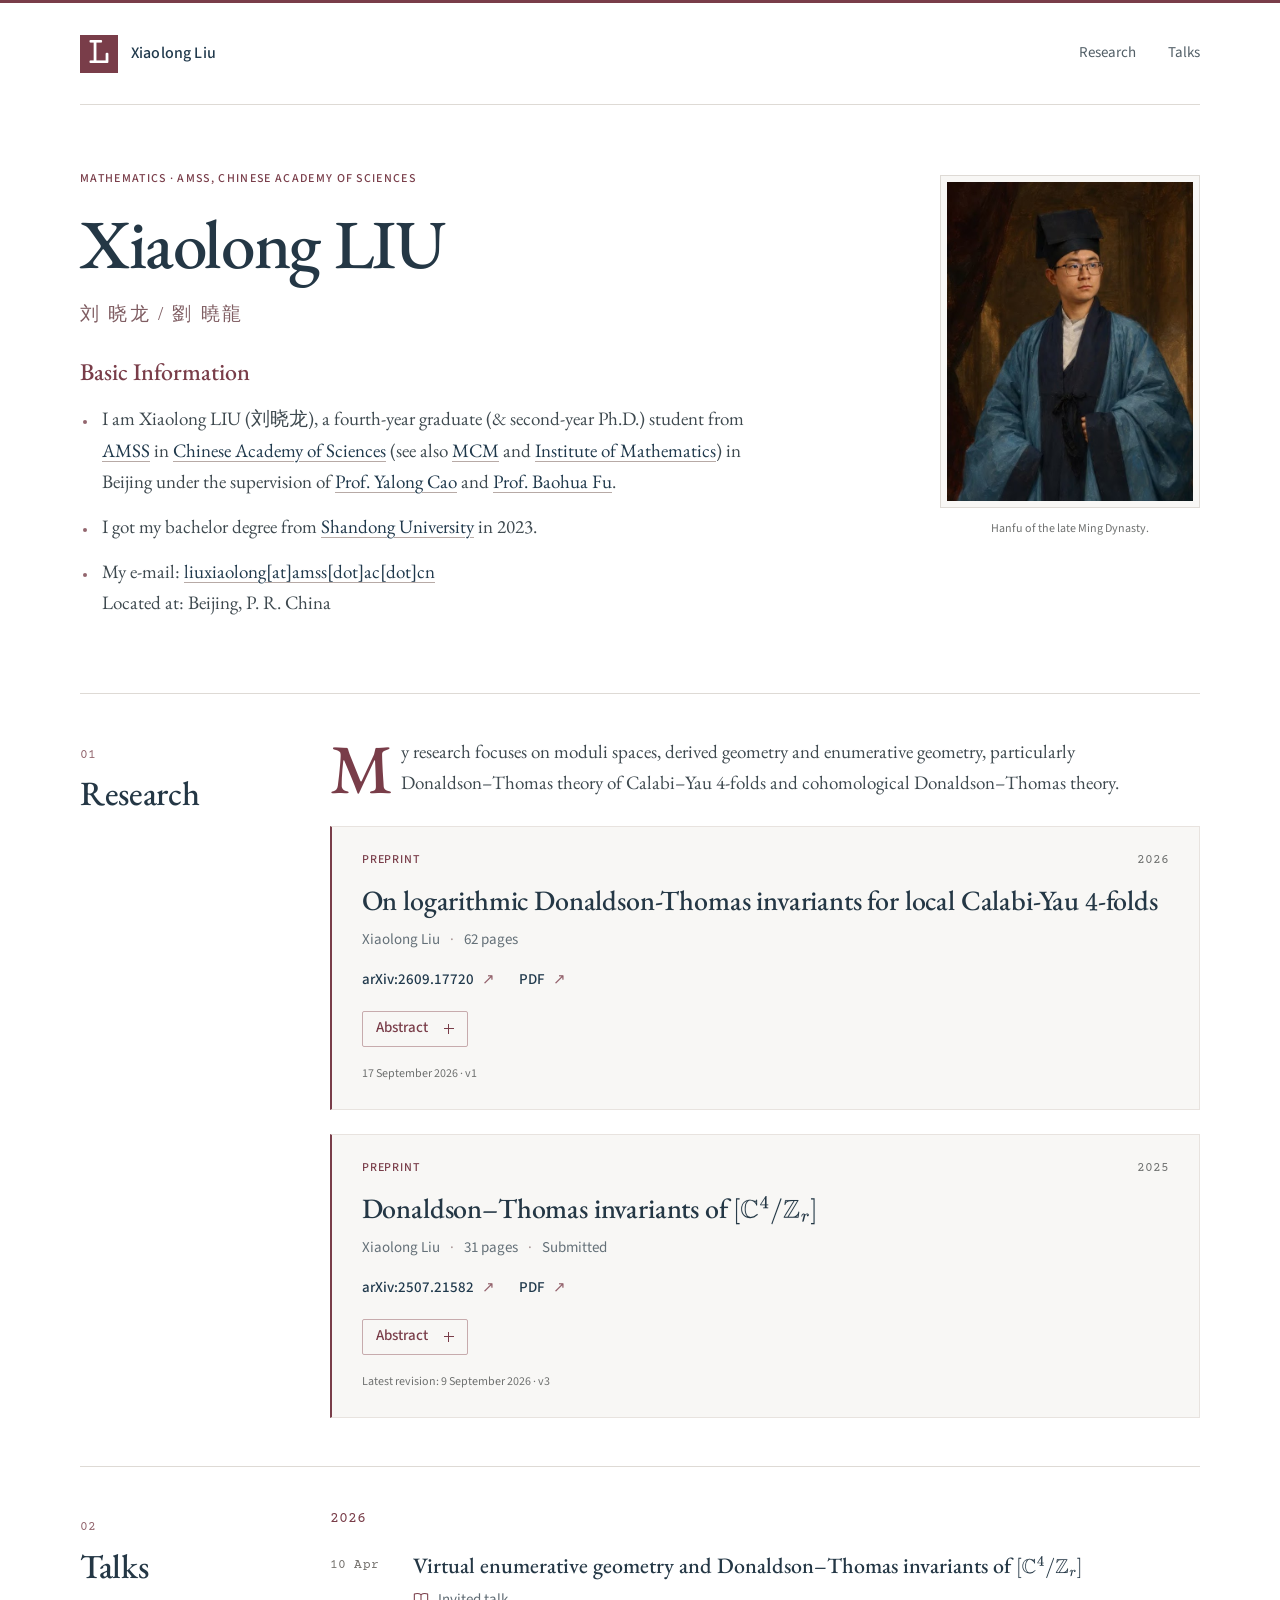
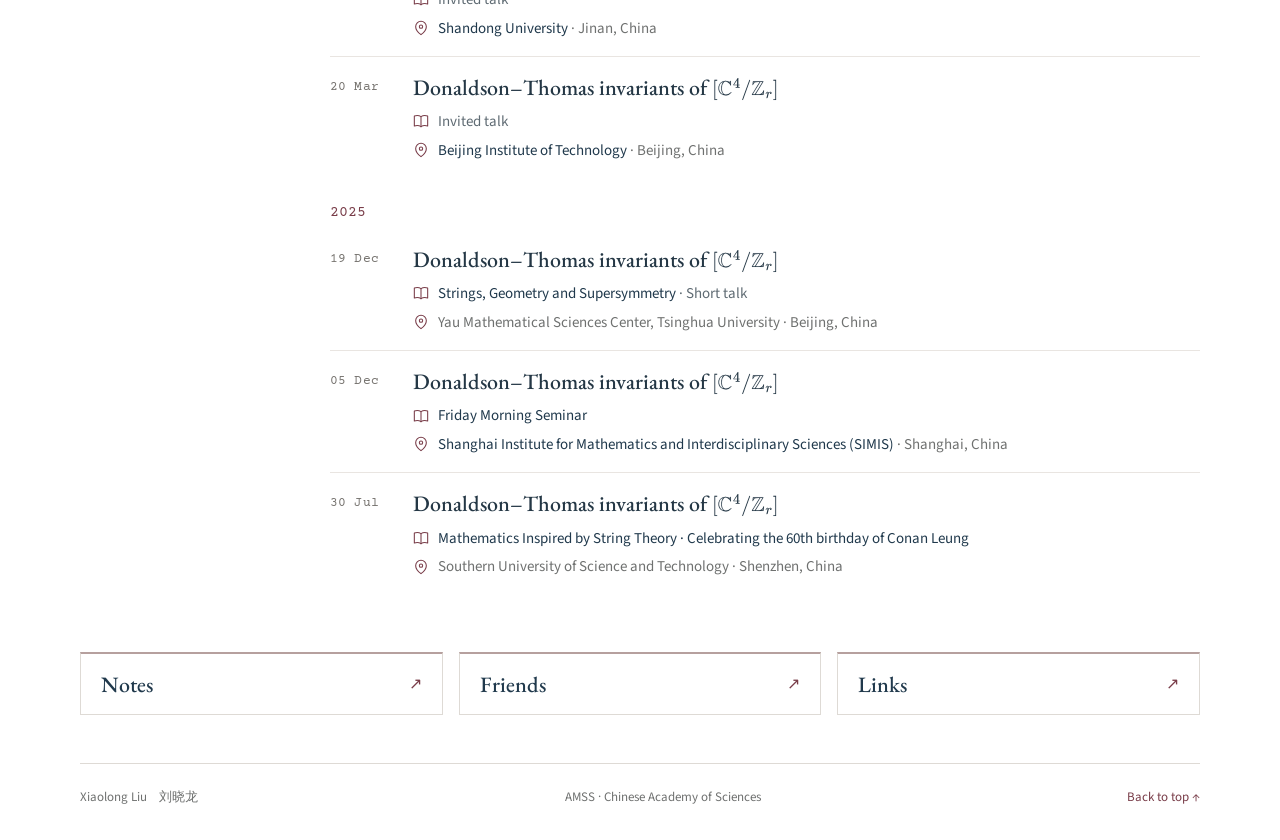
==== commit 8beb6b75: "Add files via upload" ====
--- a/index.html
+++ b/index.html
@@ -1,55 +1,459 @@
 <!doctype html>
 <html lang="en">
-<head>
-<meta charset="utf-8">
-<meta name="viewport" content="width=device-width, initial-scale=1">
-<title>Xiaolong Liu (刘晓龙) | Algebraic Geometry · AMSS</title>
-<meta name="description" content="Xiaolong Liu (刘晓龙), Ph.D. student in mathematics at AMSS, Chinese Academy of Sciences. Research in algebraic geometry, moduli spaces and Donaldson–Thomas theory.">
-<meta name="author" content="Xiaolong Liu">
-<meta name="robots" content="index, follow, max-snippet:-1">
-<meta name="theme-color" content="#793d49">
-<link rel="icon" type="image/svg+xml" href="data:image/svg+xml,%3Csvg%20xmlns%3D%22http%3A%2F%2Fwww.w3.org%2F2000%2Fsvg%22%20viewBox%3D%220%200%2064%2064%22%3E%3Crect%20width%3D%2264%22%20height%3D%2264%22%20rx%3D%223%22%20fill%3D%22%23793d49%22%2F%3E%3Cpath%20fill%3D%22%23fff%22%20transform%3D%22translate%2813.11204718%2051.00000000%29%20scale%280.03201348%20-0.03201348%29%22%20d%3D%22M760%201119Q760%201082%20745.5%201066.5Q731%201051%20697%201051H455V136H950V465Q950%20500%20967.0%20515.0Q984%20530%201025%20530Q1066%20530%201083.0%20515.0Q1100%20500%201100%20465V68Q1100%2031%201085.5%2015.5Q1071%200%201037%200H143Q109%200%2094.5%2015.5Q80%2031%2080%2068Q80%20105%2094.5%20120.5Q109%20136%20143%20136H305V1051H143Q109%201051%2094.5%201066.5Q80%201082%2080%201119Q80%201156%2094.5%201171.5Q109%201187%20143%201187H697Q731%201187%20745.5%201171.5Q760%201156%20760%201119Z%22%2F%3E%3C%2Fsvg%3E%0A">
-<link rel="preload" href="assets/fonts/eb-garamond-latin.woff2" as="font" type="font/woff2" crossorigin>
-<link rel="stylesheet" href="assets/style.css">
-<meta property="og:type" content="profile">
-<meta property="og:title" content="Xiaolong Liu (刘晓龙) | Mathematics">
-<meta property="og:description" content="Algebraic geometry, moduli spaces and Donaldson–Thomas theory. Ph.D. student at AMSS, Chinese Academy of Sciences.">
-<meta property="og:locale" content="en_US">
-<script src="assets/mathjax-config.js" defer></script>
-<script src="assets/mathjax.js" defer></script>
-<script type="application/ld+json">{"@context": "https://schema.org", "@graph": [{"@type": "ProfilePage", "@id": "#webpage", "name": "Xiaolong Liu (刘晓龙) | Mathematics", "inLanguage": "en", "mainEntity": {"@id": "#person"}}, {"@type": "Person", "@id": "#person", "name": "Xiaolong Liu", "alternateName": ["刘晓龙", "劉曉龍"], "jobTitle": "Ph.D. student in mathematics", "affiliation": {"@type": "Organization", "name": "Academy of Mathematics and Systems Science, Chinese Academy of Sciences", "url": "https://english.amss.cas.cn/"}, "alumniOf": {"@type": "CollegeOrUniversity", "name": "Shandong University"}, "sameAs": ["https://sites.google.com/view/xiaolongliu-math/homepage"], "knowsAbout": ["Algebraic geometry", "Moduli spaces", "Derived geometry", "Enumerative geometry", "Donaldson–Thomas theory"]}, {"@type": "ScholarlyArticle", "@id": "https://arxiv.org/abs/2507.21582", "name": "Donaldson-Thomas invariants of [ℂ⁴/ℤᵣ]", "url": "https://arxiv.org/abs/2507.21582", "author": {"@id": "#person"}, "datePublished": "2025-07-29", "dateModified": "2026-09-09", "version": "3", "pagination": "31 pages", "identifier": "arXiv:2507.21582", "abstract": "We compute the zero-dimensional Donaldson-Thomas invariants of the quotient stack $[\\mathbb{C}^4/\\mathbb{Z}_r]$, confirming a conjecture of Cao-Kool-Monavari. Our main theorem is established through an orbifold analogue of Cao-Zhao-Zhou's degeneration formula combined with the zero-dimensional Donaldson-Thomas invariants for $\\widetilde{\\mathbb C^2/\\mathbb Z_r}\\times\\mathbb{C}^2$ and an explicit determination of orientations of Hilbert schemes of points on $[\\mathbb{C}^4/\\mathbb{Z}_r]$."}, {"@type": "ScholarlyArticle", "@id": "https://arxiv.org/abs/2609.17720", "name": "On Logarithmic Donaldson-Thomas invariants for local Calabi-Yau 4-folds", "url": "https://arxiv.org/abs/2609.17720", "author": {"@id": "#person"}, "datePublished": "2026-09-15", "version": "1", "pagination": "62 pages", "identifier": "arXiv:2609.17720", "abstract": "In this paper, we study logarithmic Donaldson-Thomas invariants for local log Calabi-Yau $4$-folds with simple normal crossing divisors. Using the family version of shifted Lagrangian classes announced by Khan-Kinjo-Park-Safronov, we construct relative and family logarithmic $\\mathsf{DT}_4$-theories for logarithmic Hilbert schemes of curves, and prove a degeneration formula.\n\nFor logarithmic Hilbert schemes of points, we construct virtual classes and prove a degeneration formula in Chow groups; in particular, it is independent of shifted Lagrangian classes. Finally, combining our degeneration formula with logarithmic cobordism, we explicitly compute the zero-dimensional logarithmic $\\mathsf{DT}_4$-invariants for local surface snc pairs."}]}</script>
-</head>
-<body>
-<a class="skip-link" href="#main">Skip to content</a>
-<header class="masthead wrap">
-<a class="brand" href="#main" aria-label="Xiaolong Liu, home"><span class="monogram" aria-hidden="true">L</span><span>Xiaolong Liu</span></a>
-<nav aria-label="Main navigation"><a href="#research">Research</a><a href="#talks">Talks</a></nav>
-</header>
-<main id="main" class="wrap">
-<section class="intro" aria-labelledby="name">
-<div class="intro-main"><p class="eyebrow">Mathematics · AMSS, Chinese Academy of Sciences</p><h1 id="name">Xiaolong LIU <span lang="zh-Hans">刘 晓龙 / 劉 曉龍</span></h1><h2 class="basic-heading">Basic Information</h2><div class="biography"><ul class="basic-list"><li>I am Xiaolong LIU (<span lang="zh-Hans">刘晓龙</span>), a fourth-year graduate (&amp; second-year Ph.D.) student from <a href="http://english.amss.cas.cn/">AMSS</a> in <a href="https://english.cas.cn/">Chinese Academy of Sciences</a> (see also <a href="http://www.mcm.ac.cn/">MCM</a> and <a href="http://www.math.ac.cn/">Institute of Mathematics</a>) in Beijing under the supervision of <a href="https://sites.google.com/site/yalongcaoshomepage/home">Prof. Yalong Cao</a> and <a href="http://www.math.ac.cn/people/fbh/">Prof. Baohua Fu</a>.</li><li>I got my bachelor degree from <a href="https://www.en.sdu.edu.cn/">Shandong University</a> in 2023.</li><li>My e-mail: <a href="mailto:liuxiaolong@amss.ac.cn">liuxiaolong[at]amss[dot]ac[dot]cn</a><br>Located at: Beijing, P. R. China</li></ul></div></div>
-<figure class="portrait"><img src="assets/xiaolong-liu.jpg" alt="Xiaolong Liu wearing late Ming dynasty hanfu" width="590" height="765" fetchpriority="high"><figcaption>Hanfu of the late Ming Dynasty.</figcaption></figure>
-</section>
-<section id="research" class="section" aria-labelledby="research-title"><div class="section-label"><span class="section-number">01</span><h2 id="research-title">Research</h2></div><div class="section-body"><p class="section-intro">My research focuses on moduli spaces, derived geometry and enumerative geometry, particularly Donaldson–Thomas theory of Calabi–Yau 4-folds and cohomological Donaldson–Thomas theory.</p><article class="paper"><div class="paper-meta"><span>Preprint</span><span>2026</span></div><h3>On logarithmic Donaldson-Thomas invariants for local Calabi-Yau $4$-folds</h3><p class="byline">Xiaolong Liu <span class="byline-separator">·</span> 62 pages</p><div class="paper-actions"><a href="https://arxiv.org/abs/2609.17720">arXiv:2609.17720 <span aria-hidden="true">↗</span></a><a href="https://arxiv.org/pdf/2609.17720">PDF <span aria-hidden="true">↗</span></a></div><details class="abstract"><summary><span class="abstract-closed">Abstract</span><span class="abstract-open">Hide abstract</span><span class="toggle-symbol" aria-hidden="true"></span></summary><div class="abstract-content"><p>In this paper, we study logarithmic Donaldson-Thomas invariants for local log Calabi-Yau $4$-folds with simple normal crossing divisors. Using the family version of shifted Lagrangian classes announced by Khan-Kinjo-Park-Safronov, we construct relative and family logarithmic $\mathsf{DT}_4$-theories for logarithmic Hilbert schemes of curves, and prove a degeneration formula.</p><p>For logarithmic Hilbert schemes of points, we construct virtual classes and prove a degeneration formula in Chow groups; in particular, it is independent of shifted Lagrangian classes. Finally, combining our degeneration formula with logarithmic cobordism, we explicitly compute the zero-dimensional logarithmic $\mathsf{DT}_4$-invariants for local surface snc pairs.</p></div></details><p class="version">17 September 2026 · v1</p></article>
-<article class="paper"><div class="paper-meta"><span>Preprint</span><span>2025</span></div><h3>Donaldson–Thomas invariants of \([\mathbb{C}^4/\mathbb{Z}_r]\)</h3><p class="byline">Xiaolong Liu <span class="byline-separator">·</span> 31 pages <span class="byline-separator">·</span> Submitted</p><div class="paper-actions"><a href="https://arxiv.org/abs/2507.21582">arXiv:2507.21582 <span aria-hidden="true">↗</span></a><a href="https://arxiv.org/pdf/2507.21582">PDF <span aria-hidden="true">↗</span></a></div><details class="abstract"><summary><span class="abstract-closed">Abstract</span><span class="abstract-open">Hide abstract</span><span class="toggle-symbol" aria-hidden="true"></span></summary><div class="abstract-content"><p>We compute the zero-dimensional Donaldson-Thomas invariants of the quotient stack $[\mathbb{C}^4/\mathbb{Z}_r]$, confirming a conjecture of Cao-Kool-Monavari. Our main theorem is established through an orbifold analogue of Cao-Zhao-Zhou's degeneration formula combined with the zero-dimensional Donaldson-Thomas invariants for $\widetilde{\mathbb C^2/\mathbb Z_r}\times\mathbb{C}^2$ and an explicit determination of orientations of Hilbert schemes of points on $[\mathbb{C}^4/\mathbb{Z}_r]$.</p></div></details><p class="version">Latest revision: 9 September 2026 · v3</p></article></div></section>
-
-<section id="talks" class="section" aria-labelledby="talks-title">
-<div class="section-label"><span class="section-number">02</span><h2 id="talks-title">Talks</h2></div>
-<div class="section-body">
-<h3 class="year-heading">2026</h3>
-<ol class="talk-list">
-<li><time datetime="2026-04-10">10 Apr</time><div><h4>Virtual enumerative geometry and Donaldson–Thomas invariants of \([\mathbb{C}^4/\mathbb{Z}_r]\)</h4><p><a href="https://www.en.sdu.edu.cn/">Shandong University</a> <span class="venue-location">· Shandong, China</span></p></div></li>
-<li><time datetime="2026-03-20">20 Mar</time><div><h4>Donaldson–Thomas invariants of \([\mathbb{C}^4/\mathbb{Z}_r]\)</h4><p><a href="https://www.bit.edu.cn/">Beijing Institute of Technology</a> <span class="venue-location">· Beijing, China</span></p></div></li>
-</ol>
-<h3 class="year-heading">2025</h3>
-<ol class="talk-list">
-<li><time datetime="2025-12-19">19 Dec</time><div><h4>Donaldson–Thomas invariants of \([\mathbb{C}^4/\mathbb{Z}_r]\)</h4><p><a href="https://sites.google.com/view/stringsgeometrysusy2025/home">Strings, Geometry and Supersymmetry</a> · Short talk</p><p class="venue-location">Yau Mathematical Sciences Center, Tsinghua University · Beijing, China</p></div></li>
-<li><time datetime="2025-12-05">05 Dec</time><div><h4>Donaldson–Thomas invariants of \([\mathbb{C}^4/\mathbb{Z}_r]\)</h4><p><a href="https://www.math.columbia.edu/~okounkov/Friday.html">Friday Morning Seminar</a> · <a href="https://www.simis.cn/">SIMIS</a> <span class="venue-location">· Shanghai, China</span></p></div></li>
-<li><time datetime="2025-07-30">30 Jul</time><div><h4>Donaldson–Thomas invariants of \([\mathbb{C}^4/\mathbb{Z}_r]\)</h4><p><a href="https://sites.google.com/view/mist-shenzhen-2025/general-information?authuser=0">Mathematics Inspired by String Theory · Celebrating the 60th birthday of Conan Leung</a></p><p class="venue-location">Southern University of Science and Technology · Shenzhen, China</p></div></li>
-</ol>
-</div></section>
-
-
-<nav class="bottom-nav" aria-label="More pages"><a href="notes/">Notes<span aria-hidden="true">↗</span></a><a href="friends/">Friends<span aria-hidden="true">↗</span></a><a href="links/">Links<span aria-hidden="true">↗</span></a></nav>
-</main><footer class="footer wrap"><p>Xiaolong Liu <span lang="zh-Hans">刘晓龙</span></p><p>AMSS · Chinese Academy of Sciences</p><a href="#main">Back to top ↑</a></footer>
-</body></html>
+  <head>
+    <meta charset="utf-8">
+    <meta name="viewport" content="width=device-width, initial-scale=1">
+    <title>Xiaolong Liu (刘晓龙) | Algebraic Geometry · AMSS</title>
+    <meta name="description" content="Xiaolong Liu (刘晓龙), Ph.D. student in mathematics at AMSS, Chinese Academy of Sciences. Research in algebraic geometry, moduli spaces and Donaldson–Thomas theory.">
+    <meta name="author" content="Xiaolong Liu">
+    <meta name="robots" content="index, follow, max-snippet:-1">
+    <meta name="theme-color" content="#793d49">
+    <link rel="icon" type="image/svg+xml" href="assets/favicon.svg">
+    <link rel="preload" href="assets/fonts/eb-garamond-latin.woff2" as="font" type="font/woff2" crossorigin>
+    <link rel="stylesheet" href="assets/style.css">
+    <meta property="og:type" content="profile">
+    <meta property="og:title" content="Xiaolong Liu (刘晓龙) | Mathematics">
+    <meta property="og:description" content="Algebraic geometry, moduli spaces and Donaldson–Thomas theory. Ph.D. student at AMSS, Chinese Academy of Sciences.">
+    <meta property="og:locale" content="en_US">
+    <script src="assets/mathjax-config.js" defer></script>
+    <script src="assets/mathjax.js" defer></script>
+  </head>
+
+  <body>
+
+    <!-- ===== 页眉：姓名标志与导航 ===== -->
+    <a class="skip-link" href="#main">Skip to content</a>
+
+    <header class="masthead wrap">
+      <a class="brand" href="#main" aria-label="Xiaolong Liu, home">
+        <span class="monogram" aria-hidden="true">L</span>
+        <span>Xiaolong Liu</span>
+      </a>
+      <nav aria-label="Main navigation">
+        <a href="#research">Research</a>
+        <a href="#talks">Talks</a>
+      </nav>
+    </header>
+
+    <main id="main" class="wrap">
+      <!-- ===== 基本信息：修改下面的正文即可 ===== -->
+      <section class="intro" aria-labelledby="name">
+        <div class="intro-main">
+          <p class="eyebrow">Mathematics · AMSS, Chinese Academy of Sciences</p>
+          <h1 id="name">
+            Xiaolong LIU
+            <span lang="zh-Hans">刘 晓龙 / 劉 曉龍</span>
+          </h1>
+
+          <h2 class="basic-heading">Basic Information</h2>
+          <div class="biography">
+            <ul class="basic-list">
+              <li>
+                I am Xiaolong LIU (<span lang="zh-Hans">刘晓龙</span>),
+                a fourth-year graduate (&amp; second-year Ph.D.) student from
+                <a href="http://english.amss.cas.cn/">AMSS</a> in
+                <a href="https://english.cas.cn/">Chinese Academy of Sciences</a>
+                (see also <a href="http://www.mcm.ac.cn/">MCM</a> and
+                <a href="http://www.math.ac.cn/">Institute of Mathematics</a>)
+                in Beijing under the supervision of
+                <a href="https://sites.google.com/site/yalongcaoshomepage/home">Prof. Yalong Cao</a>
+                and <a href="http://www.math.ac.cn/people/fbh/">Prof. Baohua Fu</a>.
+              </li>
+              <li>
+                I got my bachelor degree from
+                <a href="https://www.en.sdu.edu.cn/">Shandong University</a> in 2023.
+              </li>
+              <li>
+                My e-mail:
+                <a href="mailto:liuxiaolong@amss.ac.cn">liuxiaolong[at]amss[dot]ac[dot]cn</a><br>
+                Located at: Beijing, P. R. China
+              </li>
+            </ul>
+          </div>
+        </div>
+
+        <!-- 照片及说明 -->
+        <figure class="portrait">
+          <img
+            src="assets/xiaolong-liu.jpg"
+            alt="Xiaolong Liu wearing late Ming dynasty hanfu"
+            width="590"
+            height="765"
+            fetchpriority="high"
+          >
+          <figcaption>Hanfu of the late Ming Dynasty.</figcaption>
+        </figure>
+      </section>
+
+      <!-- ===== Research：每篇论文是一个独立的 article 区块 ===== -->
+      <section id="research" class="section" aria-labelledby="research-title">
+        <div class="section-label">
+          <span class="section-number">01</span>
+          <h2 id="research-title">Research</h2>
+        </div>
+
+        <div class="section-body">
+          <p class="section-intro">
+            My research focuses on moduli spaces, derived geometry and enumerative geometry,
+            particularly Donaldson–Thomas theory of Calabi–Yau 4-folds and cohomological
+            Donaldson–Thomas theory.
+          </p>
+
+          <!-- 论文 1：arXiv:2609.17720 -->
+          <article class="paper">
+            <div class="paper-meta">
+              <span>Preprint</span>
+              <span>2026</span>
+            </div>
+
+            <!-- 论文标题 -->
+            <h3>On logarithmic Donaldson-Thomas invariants for local Calabi-Yau $4$-folds</h3>
+            <p class="byline">Xiaolong Liu <span class="byline-separator">·</span> 62 pages</p>
+
+            <!-- arXiv 和 PDF 地址 -->
+            <div class="paper-actions">
+              <a href="https://arxiv.org/abs/2609.17720">
+                arXiv:2609.17720 <span aria-hidden="true">↗</span>
+              </a>
+              <a href="https://arxiv.org/pdf/2609.17720">
+                PDF <span aria-hidden="true">↗</span>
+              </a>
+            </div>
+
+            <!-- 摘要：支持 TeX 公式 -->
+            <details class="abstract">
+              <summary>
+                <span class="abstract-closed">Abstract</span>
+                <span class="abstract-open">Hide abstract</span>
+                <span class="toggle-symbol" aria-hidden="true"></span>
+              </summary>
+              <div class="abstract-content">
+                <p>
+                  In this paper, we study logarithmic Donaldson-Thomas invariants for local log Calabi-Yau
+                  $4$-folds with simple normal crossing divisors. Using the family version of shifted
+                  Lagrangian classes announced by Khan-Kinjo-Park-Safronov, we construct relative and family
+                  logarithmic $\mathsf{DT}_4$-theories for logarithmic Hilbert schemes of curves, and prove a
+                  degeneration formula.
+                </p>
+                <p>
+                  For logarithmic Hilbert schemes of points, we construct virtual classes and prove a
+                  degeneration formula in Chow groups; in particular, it is independent of shifted Lagrangian
+                  classes. Finally, combining our degeneration formula with logarithmic cobordism, we
+                  explicitly compute the zero-dimensional logarithmic $\mathsf{DT}_4$-invariants for local
+                  surface snc pairs.
+                </p>
+              </div>
+            </details>
+
+            <p class="version">17 September 2026 · v1</p>
+          </article>
+
+          <!-- 论文 2：arXiv:2507.21582 -->
+          <article class="paper">
+            <div class="paper-meta">
+              <span>Preprint</span>
+              <span>2025</span>
+            </div>
+
+            <!-- 论文标题 -->
+            <h3>Donaldson–Thomas invariants of \([\mathbb{C}^4/\mathbb{Z}_r]\)</h3>
+            <p class="byline">Xiaolong Liu <span class="byline-separator">·</span> 31 pages <span class="byline-separator">·</span> Submitted</p>
+
+            <!-- arXiv 和 PDF 地址 -->
+            <div class="paper-actions">
+              <a href="https://arxiv.org/abs/2507.21582">
+                arXiv:2507.21582 <span aria-hidden="true">↗</span>
+              </a>
+              <a href="https://arxiv.org/pdf/2507.21582">
+                PDF <span aria-hidden="true">↗</span>
+              </a>
+            </div>
+
+            <!-- 摘要：支持 TeX 公式 -->
+            <details class="abstract">
+              <summary>
+                <span class="abstract-closed">Abstract</span>
+                <span class="abstract-open">Hide abstract</span>
+                <span class="toggle-symbol" aria-hidden="true"></span>
+              </summary>
+              <div class="abstract-content">
+                <p>
+                  We compute the zero-dimensional Donaldson-Thomas invariants of the quotient stack
+                  $[\mathbb{C}^4/\mathbb{Z}_r]$, confirming a conjecture of Cao-Kool-Monavari. Our main
+                  theorem is established through an orbifold analogue of Cao-Zhao-Zhou's degeneration formula
+                  combined with the zero-dimensional Donaldson-Thomas invariants for
+                  $\widetilde{\mathbb C^2/\mathbb Z_r}\times\mathbb{C}^2$ and an explicit determination of
+                  orientations of Hilbert schemes of points on $[\mathbb{C}^4/\mathbb{Z}_r]$.
+                </p>
+              </div>
+            </details>
+
+            <p class="version">Latest revision: 9 September 2026 · v3</p>
+          </article>
+
+        </div>
+      </section>
+
+      <!-- ===== Talks：按年份、日期倒序排列 ===== -->
+      <!--
+        新增报告：复制同一年中的整个 <li> ... </li> 区块，再修改：
+        1. time 的 datetime（YYYY-MM-DD）和显示日期；
+        2. h4 中的报告标题；
+        3. talk-event 中的会议／研讨班名称及链接；
+        4. talk-location 中的学校／研究所名称、城市和国家。
+        图标无需修改。没有专门活动名称时，会议行填写 Invited talk。
+      -->
+      <section id="talks" class="section" aria-labelledby="talks-title">
+        <div class="section-label">
+          <span class="section-number">02</span>
+          <h2 id="talks-title">Talks</h2>
+        </div>
+
+        <div class="section-body">
+          <h3 class="year-heading">2026</h3>
+          <ol class="talk-list">
+
+            <!-- 报告：2026-04-10 -->
+            <li>
+              <!-- 第一行：日期和报告标题 -->
+              <time datetime="2026-04-10">10 Apr</time>
+              <div>
+                <h4>Virtual enumerative geometry and Donaldson–Thomas invariants of \([\mathbb{C}^4/\mathbb{Z}_r]\)</h4>
+
+                <!-- 第二行：会议／研讨班名称 -->
+                <p class="talk-event">
+                  <svg class="talk-icon" aria-hidden="true"><use href="#icon-book"></use></svg>
+                  <span>
+                    Invited talk
+                  </span>
+                </p>
+
+                <!-- 第三行：学校／研究所 · 城市, 国家 -->
+                <p class="talk-location">
+                  <svg class="talk-icon" aria-hidden="true"><use href="#icon-location"></use></svg>
+                  <span>
+                    <a href="https://www.en.sdu.edu.cn/">Shandong University</a> · Jinan, China
+                  </span>
+                </p>
+              </div>
+            </li>
+
+            <!-- 报告：2026-03-20 -->
+            <li>
+              <!-- 第一行：日期和报告标题 -->
+              <time datetime="2026-03-20">20 Mar</time>
+              <div>
+                <h4>Donaldson–Thomas invariants of \([\mathbb{C}^4/\mathbb{Z}_r]\)</h4>
+
+                <!-- 第二行：会议／研讨班名称 -->
+                <p class="talk-event">
+                  <svg class="talk-icon" aria-hidden="true"><use href="#icon-book"></use></svg>
+                  <span>
+                    Invited talk
+                  </span>
+                </p>
+
+                <!-- 第三行：学校／研究所 · 城市, 国家 -->
+                <p class="talk-location">
+                  <svg class="talk-icon" aria-hidden="true"><use href="#icon-location"></use></svg>
+                  <span>
+                    <a href="https://www.bit.edu.cn/">Beijing Institute of Technology</a> · Beijing, China
+                  </span>
+                </p>
+              </div>
+            </li>
+          </ol>
+
+          <h3 class="year-heading">2025</h3>
+          <ol class="talk-list">
+
+            <!-- 报告：2025-12-19 -->
+            <li>
+              <!-- 第一行：日期和报告标题 -->
+              <time datetime="2025-12-19">19 Dec</time>
+              <div>
+                <h4>Donaldson–Thomas invariants of \([\mathbb{C}^4/\mathbb{Z}_r]\)</h4>
+
+                <!-- 第二行：会议／研讨班名称 -->
+                <p class="talk-event">
+                  <svg class="talk-icon" aria-hidden="true"><use href="#icon-book"></use></svg>
+                  <span>
+                    <a href="https://sites.google.com/view/stringsgeometrysusy2025/home">Strings, Geometry and
+                    Supersymmetry</a> · Short talk
+                  </span>
+                </p>
+
+                <!-- 第三行：学校／研究所 · 城市, 国家 -->
+                <p class="talk-location">
+                  <svg class="talk-icon" aria-hidden="true"><use href="#icon-location"></use></svg>
+                  <span>
+                    Yau Mathematical Sciences Center, Tsinghua University · Beijing, China
+                  </span>
+                </p>
+              </div>
+            </li>
+
+            <!-- 报告：2025-12-05 -->
+            <li>
+              <!-- 第一行：日期和报告标题 -->
+              <time datetime="2025-12-05">05 Dec</time>
+              <div>
+                <h4>Donaldson–Thomas invariants of \([\mathbb{C}^4/\mathbb{Z}_r]\)</h4>
+
+                <!-- 第二行：会议／研讨班名称 -->
+                <p class="talk-event">
+                  <svg class="talk-icon" aria-hidden="true"><use href="#icon-book"></use></svg>
+                  <span>
+                    <a href="https://www.math.columbia.edu/~okounkov/Friday.html">Friday Morning Seminar</a>
+                  </span>
+                </p>
+
+                <!-- 第三行：学校／研究所 · 城市, 国家 -->
+                <p class="talk-location">
+                  <svg class="talk-icon" aria-hidden="true"><use href="#icon-location"></use></svg>
+                  <span>
+                    <a href="https://www.simis.cn/">Shanghai Institute for Mathematics and Interdisciplinary
+                    Sciences (SIMIS)</a> · Shanghai, China
+                  </span>
+                </p>
+              </div>
+            </li>
+
+            <!-- 报告：2025-07-30 -->
+            <li>
+              <!-- 第一行：日期和报告标题 -->
+              <time datetime="2025-07-30">30 Jul</time>
+              <div>
+                <h4>Donaldson–Thomas invariants of \([\mathbb{C}^4/\mathbb{Z}_r]\)</h4>
+
+                <!-- 第二行：会议／研讨班名称 -->
+                <p class="talk-event">
+                  <svg class="talk-icon" aria-hidden="true"><use href="#icon-book"></use></svg>
+                  <span>
+                    <a
+                    href="https://sites.google.com/view/mist-shenzhen-2025/general-information?authuser=0">Mathematics
+                    Inspired by String Theory · Celebrating the 60th birthday of Conan Leung</a>
+                  </span>
+                </p>
+
+                <!-- 第三行：学校／研究所 · 城市, 国家 -->
+                <p class="talk-location">
+                  <svg class="talk-icon" aria-hidden="true"><use href="#icon-location"></use></svg>
+                  <span>
+                    Southern University of Science and Technology · Shenzhen, China
+                  </span>
+                </p>
+              </div>
+            </li>
+          </ol>
+
+        </div>
+      </section>
+
+      <!-- ===== 页底入口：独立页面 ===== -->
+      <nav class="bottom-nav" aria-label="More pages">
+        <a href="notes/">Notes<span aria-hidden="true">↗</span></a>
+        <a href="friends/">Friends<span aria-hidden="true">↗</span></a>
+        <a href="links/">Links<span aria-hidden="true">↗</span></a>
+      </nav>
+    </main>
+
+    <footer class="footer wrap">
+      <p>Xiaolong Liu <span lang="zh-Hans">刘晓龙</span></p>
+      <p>AMSS · Chinese Academy of Sciences</p>
+      <a href="#main">Back to top ↑</a>
+    </footer>
+
+    <!-- ===== 图标定义：书本、地图定位针，通常无需修改 ===== -->
+    <svg class="icon-definitions" xmlns="http://www.w3.org/2000/svg" aria-hidden="true">
+      <symbol id="icon-book" viewBox="0 0 24 24">
+        <path d="M12 5.5C9 3.5 5.5 3.5 2 4.5v15c3.5-1 7-1 10 1 3-2 6.5-2 10-1v-15c-3.5-1-7-1-10 1Z"></path>
+        <path d="M12 5.5v15"></path>
+      </symbol>
+      <symbol id="icon-location" viewBox="0 0 24 24">
+        <path d="M20 10c0 6-8 12-8 12S4 16 4 10a8 8 0 1 1 16 0Z"></path>
+        <circle cx="12" cy="10" r="2.5"></circle>
+      </symbol>
+    </svg>
+
+    <!--
+      ===== 搜索引擎信息 =====
+      修改论文标题、日期或摘要后，请同步下面对应论文的字段。
+      仅修改 Talks 时，无需修改这部分。
+    -->
+    <script type="application/ld+json">
+      {
+        "@context": "https://schema.org",
+        "@graph": [
+          {
+            "@type": "ProfilePage",
+            "@id": "#webpage",
+            "name": "Xiaolong Liu (刘晓龙) | Mathematics",
+            "inLanguage": "en",
+            "mainEntity": {
+              "@id": "#person"
+            }
+          },
+          {
+            "@type": "Person",
+            "@id": "#person",
+            "name": "Xiaolong Liu",
+            "alternateName": [
+              "刘晓龙",
+              "劉曉龍"
+            ],
+            "jobTitle": "Ph.D. student in mathematics",
+            "affiliation": {
+              "@type": "Organization",
+              "name": "Academy of Mathematics and Systems Science, Chinese Academy of Sciences",
+              "url": "https://english.amss.cas.cn/"
+            },
+            "alumniOf": {
+              "@type": "CollegeOrUniversity",
+              "name": "Shandong University"
+            },
+            "sameAs": [
+              "https://sites.google.com/view/xiaolongliu-math/homepage"
+            ],
+            "knowsAbout": [
+              "Algebraic geometry",
+              "Moduli spaces",
+              "Derived geometry",
+              "Enumerative geometry",
+              "Donaldson–Thomas theory"
+            ]
+          },
+          {
+            "@type": "ScholarlyArticle",
+            "@id": "https://arxiv.org/abs/2507.21582",
+            "name": "Donaldson-Thomas invariants of [ℂ⁴/ℤᵣ]",
+            "url": "https://arxiv.org/abs/2507.21582",
+            "author": {
+              "@id": "#person"
+            },
+            "datePublished": "2025-07-29",
+            "dateModified": "2026-09-09",
+            "version": "3",
+            "pagination": "31 pages",
+            "identifier": "arXiv:2507.21582",
+            "abstract": "We compute the zero-dimensional Donaldson-Thomas invariants of the quotient stack $[\\mathbb{C}^4/\\mathbb{Z}_r]$, confirming a conjecture of Cao-Kool-Monavari. Our main theorem is established through an orbifold analogue of Cao-Zhao-Zhou's degeneration formula combined with the zero-dimensional Donaldson-Thomas invariants for $\\widetilde{\\mathbb C^2/\\mathbb Z_r}\\times\\mathbb{C}^2$ and an explicit determination of orientations of Hilbert schemes of points on $[\\mathbb{C}^4/\\mathbb{Z}_r]$."
+          },
+          {
+            "@type": "ScholarlyArticle",
+            "@id": "https://arxiv.org/abs/2609.17720",
+            "name": "On logarithmic Donaldson-Thomas invariants for local Calabi-Yau 4-folds",
+            "url": "https://arxiv.org/abs/2609.17720",
+            "author": {
+              "@id": "#person"
+            },
+            "datePublished": "2026-09-17",
+            "version": "1",
+            "pagination": "62 pages",
+            "identifier": "arXiv:2609.17720",
+            "abstract": "In this paper, we study logarithmic Donaldson-Thomas invariants for local log Calabi-Yau $4$-folds with simple normal crossing divisors. Using the family version of shifted Lagrangian classes announced by Khan-Kinjo-Park-Safronov, we construct relative and family logarithmic $\\mathsf{DT}_4$-theories for logarithmic Hilbert schemes of curves, and prove a degeneration formula.\n\nFor logarithmic Hilbert schemes of points, we construct virtual classes and prove a degeneration formula in Chow groups; in particular, it is independent of shifted Lagrangian classes. Finally, combining our degeneration formula with logarithmic cobordism, we explicitly compute the zero-dimensional logarithmic $\\mathsf{DT}_4$-invariants for local surface snc pairs."
+          }
+        ]
+      }
+    </script>
+  </body>
+</html>
--- a/assets/style.css
+++ b/assets/style.css
@@ -1,183 +1,945 @@
-@font-face{font-family:'Courier Prime';font-style:normal;font-weight:400;font-display:swap;src:url('fonts/courier-prime-latin.woff2') format('woff2')}
+@font-face {
+  font-family: 'Courier Prime';
+  font-style: normal;
+  font-weight: 400;
+  font-display: swap;
+  src: url('fonts/courier-prime-latin.woff2') format('woff2');
+}
+
 /* Locally hosted, open-source typefaces. */
-@font-face{font-family:'EB Garamond';font-style:normal;font-weight:400 600;font-display:swap;src:url('fonts/eb-garamond-latin.woff2') format('woff2')}
-@font-face{font-family:'EB Garamond';font-style:normal;font-weight:400 600;font-display:swap;src:url('fonts/eb-garamond-latin-ext.woff2') format('woff2');unicode-range:U+0100-02BA,U+02BD-02C5,U+02C7-02CC,U+02CE-02D7,U+02DD-02FF,U+0304,U+0308,U+0329,U+1D00-1DBF,U+1E00-1E9F,U+1EF2-1EFF,U+2020,U+20A0-20AB,U+20AD-20C0,U+2113,U+2C60-2C7F,U+A720-A7FF}
-@font-face{font-family:'Source Sans 3';font-style:normal;font-weight:400 600;font-display:swap;src:url('fonts/source-sans-3-latin.woff2') format('woff2')}
-@font-face{font-family:'Source Sans 3';font-style:normal;font-weight:400 600;font-display:swap;src:url('fonts/source-sans-3-latin-ext.woff2') format('woff2');unicode-range:U+0100-02BA,U+02BD-02C5,U+02C7-02CC,U+02CE-02D7,U+02DD-02FF,U+0304,U+0308,U+0329,U+1D00-1DBF,U+1E00-1E9F,U+1EF2-1EFF,U+2020,U+20A0-20AB,U+20AD-20C0,U+2113,U+2C60-2C7F,U+A720-A7FF}
-:root{
-  --ink:#243745;--navy:#20394c;--body:#3e494f;--muted:#6f7170;
-  --accent:#793d49;--accent-hover:#582833;--rule:#dedad5;
-  --paper:#fff;--tint:#f8f7f5;--accent-tint:#f6eff0;
-  --serif:'EB Garamond','Songti SC',Georgia,'Times New Roman',serif;
-  --mono:'Courier Prime','Courier New',monospace;
-  --sans:'Source Sans 3',-apple-system,BlinkMacSystemFont,'Segoe UI',Arial,sans-serif;
-}
-*{box-sizing:border-box}
-html{scroll-behavior:smooth;scroll-padding-top:2rem}
-body{margin:0;border-top:3px solid var(--accent);background:var(--paper);color:var(--body);font:1.1875rem/1.65 var(--serif);-webkit-font-smoothing:antialiased}
-a{color:var(--navy);text-decoration-color:#b7aaa6;text-decoration-thickness:1px;text-underline-offset:4px;transition:color .18s,background-color .18s,border-color .18s}
-a:hover{color:var(--accent);text-decoration-color:currentColor}
-a:focus-visible,summary:focus-visible{outline:2px solid var(--accent);outline-offset:5px}
-::selection{background:#eadade;color:#45212c}
-.wrap{width:min(1120px,calc(100% - 96px));margin-inline:auto}
-.skip-link{position:absolute;top:-80px;left:16px;background:white;padding:10px;z-index:10}
-.skip-link:focus{top:10px}
-.masthead{display:flex;justify-content:space-between;align-items:center;gap:2rem;min-height:6.4rem;border-bottom:1px solid var(--rule)}
-.brand{display:flex;gap:13px;align-items:center;text-decoration:none;font:500 1rem/1.4 var(--sans);letter-spacing:.01em}
-.monogram{display:grid;place-items:center;width:38px;height:38px;background:var(--accent);color:white;border:1px solid var(--accent);font:400 2.4rem/1 var(--mono);letter-spacing:0}
-nav{display:flex;gap:2rem}
-nav a{font:400 .9375rem/1.5 var(--sans);text-decoration:none;color:#515e66}
-nav a:hover{text-decoration:underline}
-.intro{display:grid;grid-template-columns:minmax(0,1fr) 260px;gap:66px;padding:4rem 0 3.6rem}
-.eyebrow{font:500 .75rem/1.7 var(--sans);letter-spacing:.11em;text-transform:uppercase;margin:0 0 1.1rem;color:var(--accent)}
-h1{font:500 clamp(3rem,5.4vw,4.6rem)/1.08 var(--serif);letter-spacing:-.02em;margin:0 0 .875rem;color:var(--ink)}
-.intro h1 span{display:block;font:400 1.1875rem/1.5 'Songti SC','SimSun',serif;letter-spacing:.12em;color:#7f5d62;margin:1.15rem 0 0}
-.basic-heading{font:500 1.5rem/1.4 var(--serif);color:var(--accent);margin:1.65rem 0 .9rem}
-.biography{max-width:670px;color:var(--body)}
-.basic-list{padding:0 0 17px 17px;margin:0;list-style:disc}
-.basic-list li{padding-left:5px;margin:0 0 .85rem}
-.basic-list li::marker{font-size:.6em;color:#93666e}
-.basic-list li:last-child{margin-bottom:0}
-.portrait{margin:0;padding-top:6px;align-self:start}
-.portrait img{width:100%;height:auto;display:block;background:var(--tint);border:1px solid var(--rule);padding:6px}
-.portrait figcaption{font:400 .75rem/1.5 var(--sans);color:var(--muted);margin-top:.7rem;text-align:center}
-.section{display:grid;grid-template-columns:202px minmax(0,1fr);gap:48px;border-top:1px solid var(--rule);padding:2.6rem 0 3rem;scroll-margin-top:20px}
-.section-number{font:500 .75rem/1.4 var(--sans);color:#93666e;letter-spacing:.1em}
-.section h2{font:500 2.125rem/1.3 var(--serif);margin:.25rem 0 0;letter-spacing:-.01em;color:var(--ink)}
-.section-body{min-width:0}
-.section-intro{margin:0 0 1.7rem;color:var(--body);max-width:800px}
-.paper{padding:1.5rem 1.85rem 1.6rem;background:var(--tint);border:1px solid #e8e3df;border-left:2px solid var(--accent)}
-.paper+.paper{margin-top:1.5rem}
-.paper-meta{display:flex;justify-content:space-between;gap:1rem;color:var(--accent);font:500 .75rem/1.5 var(--sans);text-transform:uppercase;letter-spacing:.08em}
-.paper-meta span:last-child{color:var(--muted)}
-.paper h3{font:500 1.75rem/1.3 var(--serif);color:var(--ink);margin:.75rem 0 .65rem;letter-spacing:-.006em}
-.byline{font:400 .9375rem/1.5 var(--sans);color:#647078;margin:0 0 1.1rem}
-.byline-separator{margin:0 7px;color:#aa9697}
-.paper-actions{display:flex;gap:1.5rem;align-items:center;flex-wrap:wrap}
-.paper-actions a{font:500 .9375rem/1.5 var(--sans);text-decoration:none}
-.paper-actions a:hover{text-decoration:underline}
-.paper-actions a span{margin-left:5px;color:#92616b}
-.abstract{margin-top:1.2rem}
-.abstract summary{display:flex;align-items:center;gap:16px;cursor:pointer;width:max-content;max-width:100%;list-style:none;font:500 .9375rem/1.5 var(--sans);color:var(--accent);padding:5px 13px;border:1px solid #c7abad;border-radius:2px;background:transparent;min-height:36px}
-.abstract summary::-webkit-details-marker{display:none}
-.abstract summary:hover{background:var(--accent-tint);border-color:var(--accent)}
-.toggle-symbol{position:relative;width:10px;height:10px;display:block;flex-shrink:0}
-.toggle-symbol:before,.toggle-symbol:after{content:'';position:absolute;background:currentColor}
-.toggle-symbol:before{width:10px;height:1px;top:4.5px;left:0}
-.toggle-symbol:after{width:1px;height:10px;top:0;left:4.5px}
-.abstract[open] .toggle-symbol:after,.abstract-open,.abstract[open] .abstract-closed{display:none}
-.abstract[open] .abstract-open{display:inline}
-.abstract-content{border-top:1px solid var(--rule);margin-top:1.2rem;padding-top:1rem;font-size:1.1875rem;line-height:1.7;color:var(--body);overflow-wrap:anywhere}
-.abstract-content p{margin:0}
-.abstract-content p+p{margin-top:.8rem}
-.version{font:400 .75rem/1.5 var(--sans);color:var(--muted);margin:1.15rem 0 0}
-.year-heading{font:500 .9375rem/1.5 var(--sans);letter-spacing:.06em;margin:0 0 .25rem;color:var(--accent)}
-.year-heading:not(:first-child){margin-top:1.5rem}
-.talk-list{list-style:none;padding:0;margin:0}
-.talk-list li{display:grid;grid-template-columns:66px minmax(0,1fr);gap:17px;padding:1rem 0;border-bottom:1px solid #e9e5e1}
-.talk-list li:last-child{border-bottom:0}
-.talk-list time{font:400 .8125rem/1.5 var(--sans);color:#76736f;padding-top:5px;font-variant-numeric:tabular-nums}
-.talk-list h4{font:500 1.375rem/1.4 var(--serif);color:var(--ink);margin:0 0 .4rem}
-.talk-list p{font:400 .9375rem/1.55 var(--sans);margin:0;color:#5f6b73}
-.talk-list a{text-decoration:none}
-.talk-list a:hover{text-decoration:underline}
-.venue-location{color:var(--muted)!important}
-.notes-list{list-style:none;padding:0;margin:0}
-.notes-list li{display:grid;grid-template-columns:62px minmax(0,1fr) auto;gap:18px;align-items:baseline;padding:1.1rem 0;border-bottom:1px solid #e9e5e1}
-.notes-list li:first-child{padding-top:2px}
-.notes-list li:last-child{border-bottom:0}
-.note-year{font:400 .8125rem/1.5 var(--sans);color:var(--accent);white-space:nowrap}
-.notes-list h3{font:500 1.375rem/1.45 var(--serif);margin:0;color:var(--ink)}
-.notes-list p{font:400 .8125rem/1.5 var(--sans);color:var(--muted);margin:.25rem 0 0}
-.notes-list a{font:500 .875rem/1.5 var(--sans);text-decoration:none;white-space:nowrap;color:var(--accent)}
-.notes-list a:hover{text-decoration:underline}
-.notes-list a span{margin-left:3px}
-.other-writing{font:400 .9375rem/1.6 var(--sans);margin:1.6rem 0 0}
-.other-writing a{text-decoration:none}
-.other-writing a:hover{text-decoration:underline}
-.link-list{list-style:none;margin:0;padding:0;font-size:1.375rem;line-height:1.6}
-.link-list li{padding:.7rem 0;border-bottom:1px solid #e9e5e1;max-width:700px}
-.link-list li:first-child{padding-top:0}
-.link-list li:last-child{border-bottom:0}
-.link-list a{text-decoration:none}
-.link-list a:hover{text-decoration:underline}
-.link-divider{padding:0 8px;color:#a6908f}
-.bottom-nav{display:grid;grid-template-columns:repeat(3,1fr);gap:1rem;padding:.6rem 0 3rem}
-.bottom-nav a{display:flex;justify-content:space-between;align-items:center;padding:.85rem 1.25rem;border:1px solid var(--rule);border-top:2px solid #b6a09e;font:500 1.375rem/1.5 var(--serif);text-decoration:none;color:var(--navy);background:#fff}
-.bottom-nav a:hover,.bottom-nav a[aria-current="page"]{border-color:#a66f78;background:var(--accent-tint);color:var(--accent-hover)}
-.bottom-nav a span{font:400 1rem var(--sans);color:var(--accent)}
-.footer{display:flex;justify-content:space-between;gap:20px;padding:1.5rem 0 2rem;border-top:1px solid var(--rule);color:var(--muted);font:400 .8125rem/1.5 var(--sans)}
-.footer p{margin:0}
-.footer span{margin-left:9px}
-.footer a{text-decoration:none;color:var(--accent)}
-.subpage{display:flex;flex-direction:column;min-height:100vh}
-.subpage main{flex:1}
-.subpage-intro{padding:2.5rem 0 2.25rem;border-bottom:1px solid var(--rule)}
-.subpage-intro h1{font-size:3.75rem;letter-spacing:-.015em}
-.back-link{font:400 .9375rem/1.5 var(--sans);text-decoration:none;display:inline-block;margin-bottom:2.2rem;color:var(--muted)}
-.subpage-intro .eyebrow{margin-bottom:.7rem}
-.subpage-content{padding:2rem 0 3.5rem;max-width:870px}
-.subpage-content .other-writing{margin-top:1.875rem}
-.subpage .bottom-nav{border-top:1px solid var(--rule);padding-top:1.875rem}
-mjx-container{max-width:100%}
-mjx-container[display="true"]{overflow-x:auto;overflow-y:hidden;padding-block:4px}
-@media(max-width:850px){
-  .wrap{width:calc(100% - 48px)}
-  .intro{gap:36px;grid-template-columns:minmax(0,1fr) 210px;padding-top:3rem}
-  .intro h1{font-size:3.25rem}
-  .section{grid-template-columns:150px minmax(0,1fr);gap:30px}
-}
-@media(max-width:620px){
-  body{font-size:1.125rem}
-  .wrap{width:calc(100% - 40px)}
-  .masthead{min-height:106px;align-items:flex-start;justify-content:center;flex-direction:column;gap:13px;padding:18px 0}
-  nav{gap:25px}
-  .intro{grid-template-columns:1fr;gap:27px;padding:2.4rem 0}
-  .eyebrow{letter-spacing:.08em}
-  .intro h1{font-size:clamp(2.75rem,11vw,3.5rem)}
-  .intro h1 span{font-size:1.125rem}
-  .basic-heading{margin:1.4rem 0 1rem}
-  .biography a{overflow-wrap:anywhere}
-  .basic-list{padding-bottom:0}
-  .portrait{max-width:260px;width:75%;justify-self:center}
-  .section{grid-template-columns:1fr;gap:1.4rem;padding:1.75rem 0 2.3rem}
-  .section-label{display:flex;align-items:baseline;gap:12px}
-  .section h2{font-size:1.875rem;margin:0}
-  .paper{padding:1.25rem 1.15rem}
-  .paper h3{font-size:1.5rem;line-height:1.4}
-  .paper h3 mjx-container{font-size:90%!important}
-  .abstract-content{font-size:1.125rem}
-  .talk-list li{grid-template-columns:49px minmax(0,1fr);gap:13px}
-  .talk-list h4{font-size:1.25rem}
-  .notes-list li{grid-template-columns:49px minmax(0,1fr) auto;gap:10px}
-  .notes-list h3{font-size:1.25rem}
-  .bottom-nav{gap:9px;padding-bottom:2.2rem}
-  .bottom-nav a{font-size:1.125rem;padding:.7rem .75rem;gap:7px}
-  .bottom-nav a span{font-size:.875rem}
-  .subpage-intro{padding:1.875rem 0}
-  .subpage-intro h1{font-size:3rem}
-  .back-link{margin-bottom:1.6rem}
-  .subpage-content{padding:1.75rem 0 2.25rem}
-  .footer{flex-direction:column;gap:7px}
-  .footer a{padding-block:5px}
-}
-@media(prefers-reduced-motion:reduce){html{scroll-behavior:auto}a{transition:none}}
-@media print{
-  nav,.abstract summary,.skip-link,.footer>a{display:none}
-  body{font-size:11pt;border-top:0}
-  .wrap{width:100%}
-  .intro{padding:20px 0;gap:25px}
-  .section{padding:20px 0;grid-template-columns:130px 1fr;gap:20px}
-  .paper{background:white}
-  .abstract-content{display:block!important}
-  .abstract::details-content{content-visibility:visible!important;height:auto!important}
-  .paper,.talk-list li,.notes-list li{break-inside:avoid}
+@font-face {
+  font-family: 'EB Garamond';
+  font-style: normal;
+  font-weight: 400 600;
+  font-display: swap;
+  src: url('fonts/eb-garamond-latin.woff2') format('woff2');
+}
+
+@font-face {
+  font-family: 'EB Garamond';
+  font-style: normal;
+  font-weight: 400 600;
+  font-display: swap;
+  src: url('fonts/eb-garamond-latin-ext.woff2') format('woff2');
+  unicode-range: U+0100-02BA,U+02BD-02C5,U+02C7-02CC,U+02CE-02D7,U+02DD-02FF,U+0304,U+0308,U+0329,U+1D00-1DBF,U+1E00-1E9F,U+1EF2-1EFF,U+2020,U+20A0-20AB,U+20AD-20C0,U+2113,U+2C60-2C7F,U+A720-A7FF;
+}
+
+@font-face {
+  font-family: 'Source Sans 3';
+  font-style: normal;
+  font-weight: 400 600;
+  font-display: swap;
+  src: url('fonts/source-sans-3-latin.woff2') format('woff2');
+}
+
+@font-face {
+  font-family: 'Source Sans 3';
+  font-style: normal;
+  font-weight: 400 600;
+  font-display: swap;
+  src: url('fonts/source-sans-3-latin-ext.woff2') format('woff2');
+  unicode-range: U+0100-02BA,U+02BD-02C5,U+02C7-02CC,U+02CE-02D7,U+02DD-02FF,U+0304,U+0308,U+0329,U+1D00-1DBF,U+1E00-1E9F,U+1EF2-1EFF,U+2020,U+20A0-20AB,U+20AD-20C0,U+2113,U+2C60-2C7F,U+A720-A7FF;
+}
+
+:root {
+  --ink: #243745;
+  --navy: #20394c;
+  --body: #3e494f;
+  --muted: #6f7170;
+  --accent: #793d49;
+  --accent-hover: #582833;
+  --rule: #dedad5;
+  --paper: #fff;
+  --tint: #f8f7f5;
+  --accent-tint: #f6eff0;
+  --serif: 'EB Garamond','Songti SC',Georgia,'Times New Roman',serif;
+  --mono: 'Courier Prime','Courier New',monospace;
+  --sans: 'Source Sans 3',-apple-system,BlinkMacSystemFont,'Segoe UI',Arial,sans-serif;
+}
+
+* {
+  box-sizing: border-box;
+}
+
+html {
+  scroll-behavior: smooth;
+  scroll-padding-top: 2rem;
+}
+
+body {
+  margin: 0;
+  border-top: 3px solid var(--accent);
+  background: var(--paper);
+  color: var(--body);
+  font: 1.1875rem/1.65 var(--serif);
+  -webkit-font-smoothing: antialiased;
+}
+
+a {
+  color: var(--navy);
+  text-decoration-color: #b7aaa6;
+  text-decoration-thickness: 1px;
+  text-underline-offset: 4px;
+  transition: color .18s,background-color .18s,border-color .18s;
+}
+
+a:hover {
+  color: var(--accent);
+  text-decoration-color: currentColor;
+}
+
+a:focus-visible,summary:focus-visible {
+  outline: 2px solid var(--accent);
+  outline-offset: 5px;
+}
+
+::selection {
+  background: #eadade;
+  color: #45212c;
+}
+
+.wrap {
+  width: min(1120px,calc(100% - 96px));
+  margin-inline: auto;
+}
+
+.skip-link {
+  position: absolute;
+  top: -80px;
+  left: 16px;
+  background: white;
+  padding: 10px;
+  z-index: 10;
+}
+
+.skip-link:focus {
+  top: 10px;
+}
+
+.masthead {
+  display: flex;
+  justify-content: space-between;
+  align-items: center;
+  gap: 2rem;
+  min-height: 6.4rem;
+  border-bottom: 1px solid var(--rule);
+}
+
+.brand {
+  display: flex;
+  gap: 13px;
+  align-items: center;
+  text-decoration: none;
+  font: 500 1rem/1.4 var(--sans);
+  letter-spacing: .01em;
+}
+
+.monogram {
+  display: grid;
+  place-items: center;
+  width: 38px;
+  height: 38px;
+  background: var(--accent);
+  color: white;
+  border: 1px solid var(--accent);
+  font: 400 2.4rem/1 var(--mono);
+  letter-spacing: 0;
+}
+
+nav {
+  display: flex;
+  gap: 2rem;
+}
+
+nav a {
+  font: 400 .9375rem/1.5 var(--sans);
+  text-decoration: none;
+  color: #515e66;
+}
+
+nav a:hover {
+  text-decoration: underline;
+}
+
+.intro {
+  display: grid;
+  grid-template-columns: minmax(0,1fr) 260px;
+  gap: 66px;
+  padding: 4rem 0 3.6rem;
+}
+
+.eyebrow {
+  font: 500 .75rem/1.7 var(--sans);
+  letter-spacing: .11em;
+  text-transform: uppercase;
+  margin: 0 0 1.1rem;
+  color: var(--accent);
+}
+
+h1 {
+  font: 500 clamp(3rem,5.4vw,4.6rem)/1.08 var(--serif);
+  letter-spacing: -.02em;
+  margin: 0 0 .875rem;
+  color: var(--ink);
+}
+
+.intro h1 span {
+  display: block;
+  font: 400 1.1875rem/1.5 'Songti SC','SimSun',serif;
+  letter-spacing: .12em;
+  color: #7f5d62;
+  margin: 1.15rem 0 0;
+}
+
+.basic-heading {
+  font: 500 1.5rem/1.4 var(--serif);
+  color: var(--accent);
+  margin: 1.65rem 0 .9rem;
+}
+
+.biography {
+  max-width: 670px;
+  color: var(--body);
+}
+
+.basic-list {
+  padding: 0 0 17px 17px;
+  margin: 0;
+  list-style: disc;
+}
+
+.basic-list li {
+  padding-left: 5px;
+  margin: 0 0 .85rem;
+}
+
+.basic-list li::marker {
+  font-size: .6em;
+  color: #93666e;
+}
+
+.basic-list li:last-child {
+  margin-bottom: 0;
+}
+
+.portrait {
+  margin: 0;
+  padding-top: 6px;
+  align-self: start;
+}
+
+.portrait img {
+  width: 100%;
+  height: auto;
+  display: block;
+  background: var(--tint);
+  border: 1px solid var(--rule);
+  padding: 6px;
+}
+
+.portrait figcaption {
+  font: 400 .75rem/1.5 var(--sans);
+  color: var(--muted);
+  margin-top: .7rem;
+  text-align: center;
+}
+
+.section {
+  display: grid;
+  grid-template-columns: 202px minmax(0,1fr);
+  gap: 48px;
+  border-top: 1px solid var(--rule);
+  padding: 2.6rem 0 3rem;
+  scroll-margin-top: 20px;
+}
+
+.section-number {
+  font: 500 .75rem/1.4 var(--sans);
+  color: #93666e;
+  letter-spacing: .1em;
+}
+
+.section h2 {
+  font: 500 2.125rem/1.3 var(--serif);
+  margin: .25rem 0 0;
+  letter-spacing: -.01em;
+  color: var(--ink);
+}
+
+.section-body {
+  min-width: 0;
+}
+
+.section-intro {
+  margin: 0 0 1.7rem;
+  color: var(--body);
+  max-width: 800px;
+}
+
+.paper {
+  padding: 1.5rem 1.85rem 1.6rem;
+  background: var(--tint);
+  border: 1px solid #e8e3df;
+  border-left: 2px solid var(--accent);
+}
+
+.paper+.paper {
+  margin-top: 1.5rem;
+}
+
+.paper-meta {
+  display: flex;
+  justify-content: space-between;
+  gap: 1rem;
+  color: var(--accent);
+  font: 500 .75rem/1.5 var(--sans);
+  text-transform: uppercase;
+  letter-spacing: .08em;
+}
+
+.paper-meta span:last-child {
+  color: var(--muted);
+}
+
+.paper h3 {
+  font: 500 1.75rem/1.3 var(--serif);
+  color: var(--ink);
+  margin: .75rem 0 .65rem;
+  letter-spacing: -.006em;
+}
+
+.byline {
+  font: 400 .9375rem/1.5 var(--sans);
+  color: #647078;
+  margin: 0 0 1.1rem;
+}
+
+.byline-separator {
+  margin: 0 7px;
+  color: #aa9697;
+}
+
+.paper-actions {
+  display: flex;
+  gap: 1.5rem;
+  align-items: center;
+  flex-wrap: wrap;
+}
+
+.paper-actions a {
+  font: 500 .9375rem/1.5 var(--sans);
+  text-decoration: none;
+}
+
+.paper-actions a:hover {
+  text-decoration: underline;
+}
+
+.paper-actions a span {
+  margin-left: 5px;
+  color: #92616b;
+}
+
+.abstract {
+  margin-top: 1.2rem;
+}
+
+.abstract summary {
+  display: flex;
+  align-items: center;
+  gap: 16px;
+  cursor: pointer;
+  width: max-content;
+  max-width: 100%;
+  list-style: none;
+  font: 500 .9375rem/1.5 var(--sans);
+  color: var(--accent);
+  padding: 5px 13px;
+  border: 1px solid #c7abad;
+  border-radius: 2px;
+  background: transparent;
+  min-height: 36px;
+}
+
+.abstract summary::-webkit-details-marker {
+  display: none;
+}
+
+.abstract summary:hover {
+  background: var(--accent-tint);
+  border-color: var(--accent);
+}
+
+.toggle-symbol {
+  position: relative;
+  width: 10px;
+  height: 10px;
+  display: block;
+  flex-shrink: 0;
+}
+
+.toggle-symbol:before,.toggle-symbol:after {
+  content: '';
+  position: absolute;
+  background: currentColor;
+}
+
+.toggle-symbol:before {
+  width: 10px;
+  height: 1px;
+  top: 4.5px;
+  left: 0;
+}
+
+.toggle-symbol:after {
+  width: 1px;
+  height: 10px;
+  top: 0;
+  left: 4.5px;
+}
+
+.abstract[open] .toggle-symbol:after,.abstract-open,.abstract[open] .abstract-closed {
+  display: none;
+}
+
+.abstract[open] .abstract-open {
+  display: inline;
+}
+
+.abstract-content {
+  border-top: 1px solid var(--rule);
+  margin-top: 1.2rem;
+  padding-top: 1rem;
+  font-size: 1.1875rem;
+  line-height: 1.7;
+  color: var(--body);
+  overflow-wrap: anywhere;
+}
+
+.abstract-content p {
+  margin: 0;
+}
+
+.abstract-content p+p {
+  margin-top: .8rem;
+}
+
+.version {
+  font: 400 .75rem/1.5 var(--sans);
+  color: var(--muted);
+  margin: 1.15rem 0 0;
+}
+
+.year-heading {
+  font: 500 .9375rem/1.5 var(--sans);
+  letter-spacing: .06em;
+  margin: 0 0 .25rem;
+  color: var(--accent);
+}
+
+.year-heading:not(:first-child) {
+  margin-top: 1.5rem;
+}
+
+.talk-list {
+  list-style: none;
+  padding: 0;
+  margin: 0;
+}
+
+.talk-list li {
+  display: grid;
+  grid-template-columns: 66px minmax(0,1fr);
+  gap: 17px;
+  padding: 1rem 0;
+  border-bottom: 1px solid #e9e5e1;
+}
+
+.talk-list li:last-child {
+  border-bottom: 0;
+}
+
+.talk-list time {
+  font: 400 .8125rem/1.5 var(--sans);
+  color: #76736f;
+  padding-top: 5px;
+  font-variant-numeric: tabular-nums;
+}
+
+.talk-list h4 {
+  font: 500 1.375rem/1.4 var(--serif);
+  color: var(--ink);
+  margin: 0 0 .4rem;
+}
+
+.talk-list p {
+  font: 400 .9375rem/1.55 var(--sans);
+  margin: 0;
+  color: #5f6b73;
+}
+
+/* Talks: conference / seminar row, followed by institution and location. */
+.talk-list .talk-event,.talk-list .talk-location {
+  display: flex;
+  align-items: flex-start;
+  gap: .55rem;
+}
+
+.talk-list .talk-location {
+  margin-top: .35rem;
+  color: var(--muted);
+}
+
+.talk-icon {
+  width: 16px;
+  height: 16px;
+  flex: 0 0 16px;
+  margin-top: .2rem;
+  color: var(--accent);
+  fill: none;
+  stroke: currentColor;
+  stroke-width: 1.6;
+  stroke-linecap: round;
+  stroke-linejoin: round;
+}
+
+.icon-definitions {
+  position: absolute;
+  width: 0;
+  height: 0;
+  overflow: hidden;
+}
+
+.talk-list a {
+  text-decoration: none;
+}
+
+.talk-list a:hover {
+  text-decoration: underline;
+}
+
+.venue-location {
+  color: var(--muted)!important;
+}
+
+.notes-list {
+  list-style: none;
+  padding: 0;
+  margin: 0;
+}
+
+.notes-list li {
+  display: grid;
+  grid-template-columns: 62px minmax(0,1fr) auto;
+  gap: 18px;
+  align-items: baseline;
+  padding: 1.1rem 0;
+  border-bottom: 1px solid #e9e5e1;
+}
+
+.notes-list li:first-child {
+  padding-top: 2px;
+}
+
+.notes-list li:last-child {
+  border-bottom: 0;
+}
+
+.note-year {
+  font: 400 .8125rem/1.5 var(--sans);
+  color: var(--accent);
+  white-space: nowrap;
+}
+
+.notes-list h3 {
+  font: 500 1.375rem/1.45 var(--serif);
+  margin: 0;
+  color: var(--ink);
+}
+
+.notes-list p {
+  font: 400 .8125rem/1.5 var(--sans);
+  color: var(--muted);
+  margin: .25rem 0 0;
+}
+
+.notes-list a {
+  font: 500 .875rem/1.5 var(--sans);
+  text-decoration: none;
+  white-space: nowrap;
+  color: var(--accent);
+}
+
+.notes-list a:hover {
+  text-decoration: underline;
+}
+
+.notes-list a span {
+  margin-left: 3px;
+}
+
+.other-writing {
+  font: 400 .9375rem/1.6 var(--sans);
+  margin: 1.6rem 0 0;
+}
+
+.other-writing a {
+  text-decoration: none;
+}
+
+.other-writing a:hover {
+  text-decoration: underline;
+}
+
+.link-list {
+  list-style: none;
+  margin: 0;
+  padding: 0;
+  font-size: 1.375rem;
+  line-height: 1.6;
+}
+
+.link-list li {
+  padding: .7rem 0;
+  border-bottom: 1px solid #e9e5e1;
+  max-width: 700px;
+}
+
+.link-list li:first-child {
+  padding-top: 0;
+}
+
+.link-list li:last-child {
+  border-bottom: 0;
+}
+
+.link-list a {
+  text-decoration: none;
+}
+
+.link-list a:hover {
+  text-decoration: underline;
+}
+
+.link-divider {
+  padding: 0 8px;
+  color: #a6908f;
+}
+
+.bottom-nav {
+  display: grid;
+  grid-template-columns: repeat(3,1fr);
+  gap: 1rem;
+  padding: .6rem 0 3rem;
+}
+
+.bottom-nav a {
+  display: flex;
+  justify-content: space-between;
+  align-items: center;
+  padding: .85rem 1.25rem;
+  border: 1px solid var(--rule);
+  border-top: 2px solid #b6a09e;
+  font: 500 1.375rem/1.5 var(--serif);
+  text-decoration: none;
+  color: var(--navy);
+  background: #fff;
+}
+
+.bottom-nav a:hover,.bottom-nav a[aria-current="page"] {
+  border-color: #a66f78;
+  background: var(--accent-tint);
+  color: var(--accent-hover);
+}
+
+.bottom-nav a span {
+  font: 400 1rem var(--sans);
+  color: var(--accent);
+}
+
+.footer {
+  display: flex;
+  justify-content: space-between;
+  gap: 20px;
+  padding: 1.5rem 0 2rem;
+  border-top: 1px solid var(--rule);
+  color: var(--muted);
+  font: 400 .8125rem/1.5 var(--sans);
+}
+
+.footer p {
+  margin: 0;
+}
+
+.footer span {
+  margin-left: 9px;
+}
+
+.footer a {
+  text-decoration: none;
+  color: var(--accent);
+}
+
+.subpage {
+  display: flex;
+  flex-direction: column;
+  min-height: 100vh;
+}
+
+.subpage main {
+  flex: 1;
+}
+
+.subpage-intro {
+  padding: 2.5rem 0 2.25rem;
+  border-bottom: 1px solid var(--rule);
+}
+
+.subpage-intro h1 {
+  font-size: 3.75rem;
+  letter-spacing: -.015em;
+}
+
+.back-link {
+  font: 400 .9375rem/1.5 var(--sans);
+  text-decoration: none;
+  display: inline-block;
+  margin-bottom: 2.2rem;
+  color: var(--muted);
+}
+
+.subpage-intro .eyebrow {
+  margin-bottom: .7rem;
+}
+
+.subpage-content {
+  padding: 2rem 0 3.5rem;
+  max-width: 870px;
+}
+
+.subpage-content .other-writing {
+  margin-top: 1.875rem;
+}
+
+.subpage .bottom-nav {
+  border-top: 1px solid var(--rule);
+  padding-top: 1.875rem;
+}
+
+mjx-container {
+  max-width: 100%;
+}
+
+mjx-container[display="true"] {
+  overflow-x: auto;
+  overflow-y: hidden;
+  padding-block: 4px;
+}
+
+@media(max-width:850px) {
+  .wrap {
+    width: calc(100% - 48px);
+  }
+  .intro {
+    gap: 36px;
+    grid-template-columns: minmax(0,1fr) 210px;
+    padding-top: 3rem;
+  }
+  .intro h1 {
+    font-size: 3.25rem;
+  }
+  .section {
+    grid-template-columns: 150px minmax(0,1fr);
+    gap: 30px;
+  }
+}
+
+@media(max-width:620px) {
+  body {
+    font-size: 1.125rem;
+  }
+  .wrap {
+    width: calc(100% - 40px);
+  }
+  .masthead {
+    min-height: 106px;
+    align-items: flex-start;
+    justify-content: center;
+    flex-direction: column;
+    gap: 13px;
+    padding: 18px 0;
+  }
+  nav {
+    gap: 25px;
+  }
+  .intro {
+    grid-template-columns: 1fr;
+    gap: 27px;
+    padding: 2.4rem 0;
+  }
+  .eyebrow {
+    letter-spacing: .08em;
+  }
+  .intro h1 {
+    font-size: clamp(2.75rem,11vw,3.5rem);
+  }
+  .intro h1 span {
+    font-size: 1.125rem;
+  }
+  .basic-heading {
+    margin: 1.4rem 0 1rem;
+  }
+  .biography a {
+    overflow-wrap: anywhere;
+  }
+  .basic-list {
+    padding-bottom: 0;
+  }
+  .portrait {
+    max-width: 260px;
+    width: 75%;
+    justify-self: center;
+  }
+  .section {
+    grid-template-columns: 1fr;
+    gap: 1.4rem;
+    padding: 1.75rem 0 2.3rem;
+  }
+  .section-label {
+    display: flex;
+    align-items: baseline;
+    gap: 12px;
+  }
+  .section h2 {
+    font-size: 1.875rem;
+    margin: 0;
+  }
+  .paper {
+    padding: 1.25rem 1.15rem;
+  }
+  .paper h3 {
+    font-size: 1.5rem;
+    line-height: 1.4;
+  }
+  .paper h3 mjx-container {
+    font-size: 90%!important;
+  }
+  .abstract-content {
+    font-size: 1.125rem;
+  }
+  .talk-list li {
+    grid-template-columns: 49px minmax(0,1fr);
+    gap: 13px;
+  }
+  .talk-list h4 {
+    font-size: 1.25rem;
+  }
+  .notes-list li {
+    grid-template-columns: 49px minmax(0,1fr) auto;
+    gap: 10px;
+  }
+  .notes-list h3 {
+    font-size: 1.25rem;
+  }
+  .bottom-nav {
+    gap: 9px;
+    padding-bottom: 2.2rem;
+  }
+  .bottom-nav a {
+    font-size: 1.125rem;
+    padding: .7rem .75rem;
+    gap: 7px;
+  }
+  .bottom-nav a span {
+    font-size: .875rem;
+  }
+  .subpage-intro {
+    padding: 1.875rem 0;
+  }
+  .subpage-intro h1 {
+    font-size: 3rem;
+  }
+  .back-link {
+    margin-bottom: 1.6rem;
+  }
+  .subpage-content {
+    padding: 1.75rem 0 2.25rem;
+  }
+  .footer {
+    flex-direction: column;
+    gap: 7px;
+  }
+  .footer a {
+    padding-block: 5px;
+  }
+}
+
+@media(prefers-reduced-motion:reduce) {
+  html {
+    scroll-behavior: auto;
+  }
+  a {
+    transition: none;
+  }
+}
+
+@media print {
+  nav,.abstract summary,.skip-link,.footer>a {
+    display: none;
+  }
+  body {
+    font-size: 11pt;
+    border-top: 0;
+  }
+  .wrap {
+    width: 100%;
+  }
+  .intro {
+    padding: 20px 0;
+    gap: 25px;
+  }
+  .section {
+    padding: 20px 0;
+    grid-template-columns: 130px 1fr;
+    gap: 20px;
+  }
+  .paper {
+    background: white;
+  }
+  .abstract-content {
+    display: block!important;
+  }
+  .abstract::details-content {
+    content-visibility: visible!important;
+    height: auto!important;
+  }
+  .paper,.talk-list li,.notes-list li {
+    break-inside: avoid;
+  }
 }
 
 /* Small typewriter accents, confined to chronological metadata. */
-.section-number,.year-heading,.talk-list time,.note-year,.paper-meta span:last-child{font-family:var(--mono);font-weight:400;letter-spacing:.01em}
-.section-number,.paper-meta span:last-child{font-size:.8125rem}
+.section-number,.year-heading,.talk-list time,.note-year,.paper-meta span:last-child {
+  font-family: var(--mono);
+  font-weight: 400;
+  letter-spacing: .01em;
+}
+
+.section-number,.paper-meta span:last-child {
+  font-size: .8125rem;
+}
 
 /* A two-line literary drop cap for the research introduction. */
-.section-intro{display:flow-root}
-.section-intro::first-letter{float:left;font-family:var(--serif);font-size:4.35rem;font-weight:500;line-height:.8;margin:.08em .12em 0 0;color:var(--accent)}
+.section-intro {
+  display: flow-root;
+}
+
+.section-intro::first-letter {
+  float: left;
+  font-family: var(--serif);
+  font-size: 4.35rem;
+  font-weight: 500;
+  line-height: .8;
+  margin: .08em .12em 0 0;
+  color: var(--accent);
+}
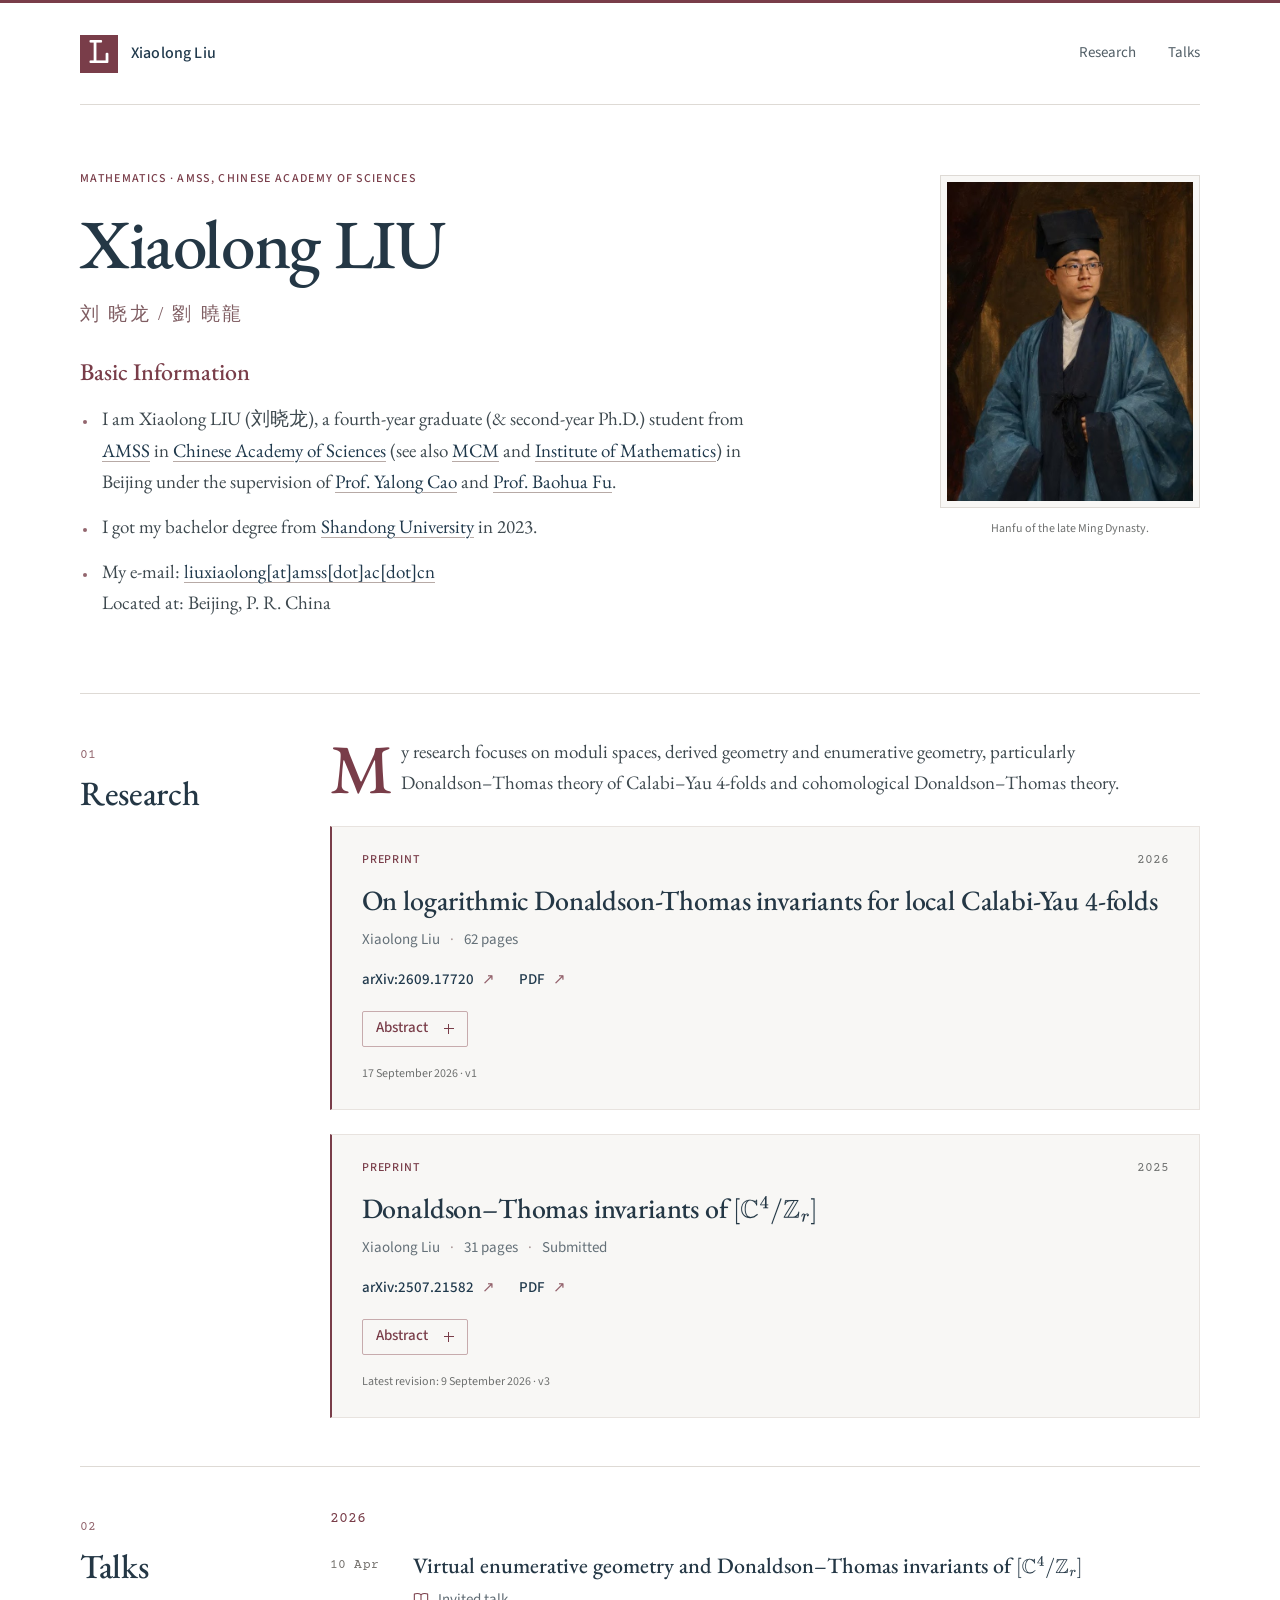
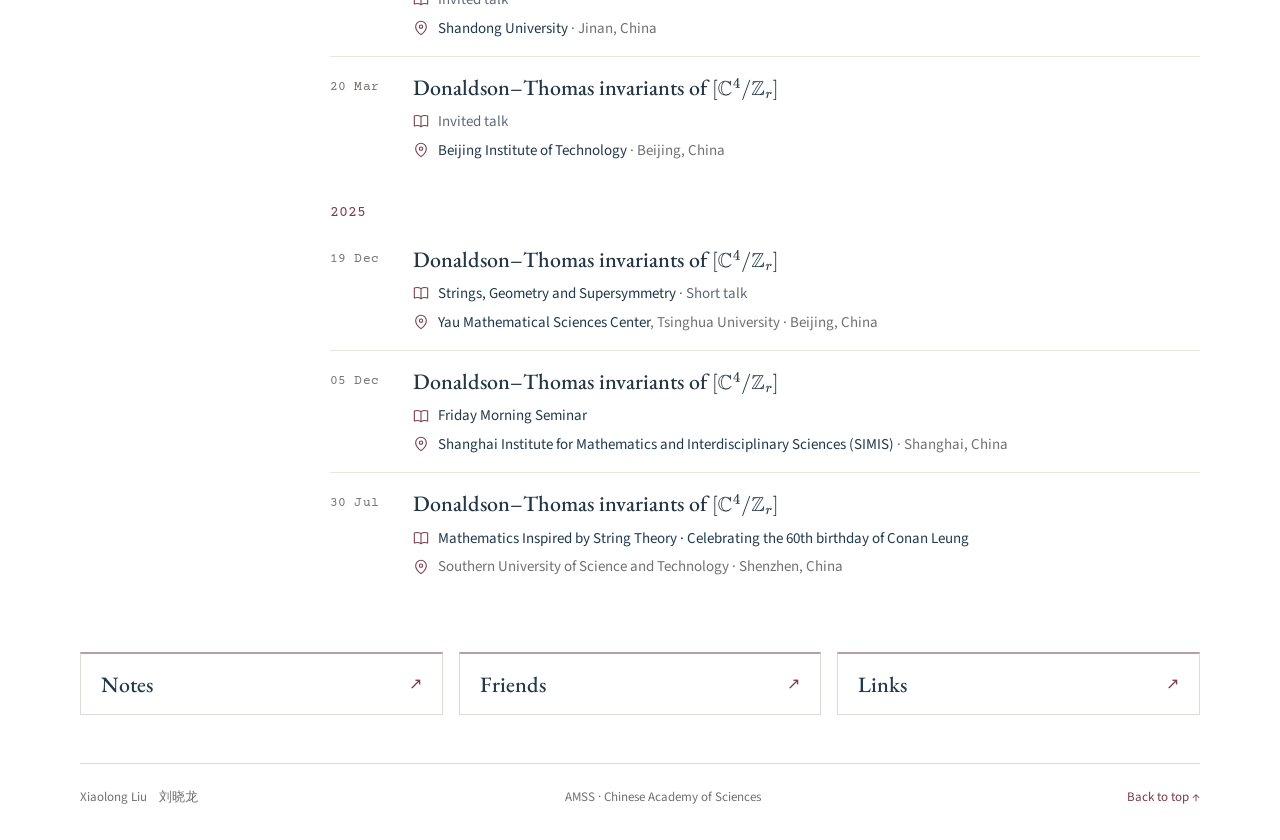
==== commit 553a9de1: "Update index.html" ====
--- a/index.html
+++ b/index.html
@@ -287,7 +287,7 @@
                 <p class="talk-location">
                   <svg class="talk-icon" aria-hidden="true"><use href="#icon-location"></use></svg>
                   <span>
-                    Yau Mathematical Sciences Center, Tsinghua University · Beijing, China
+                     <a href="https://ymsc.tsinghua.edu.cn/en/">Yau Mathematical Sciences Center</a>, Tsinghua University · Beijing, China
                   </span>
                 </p>
               </div>
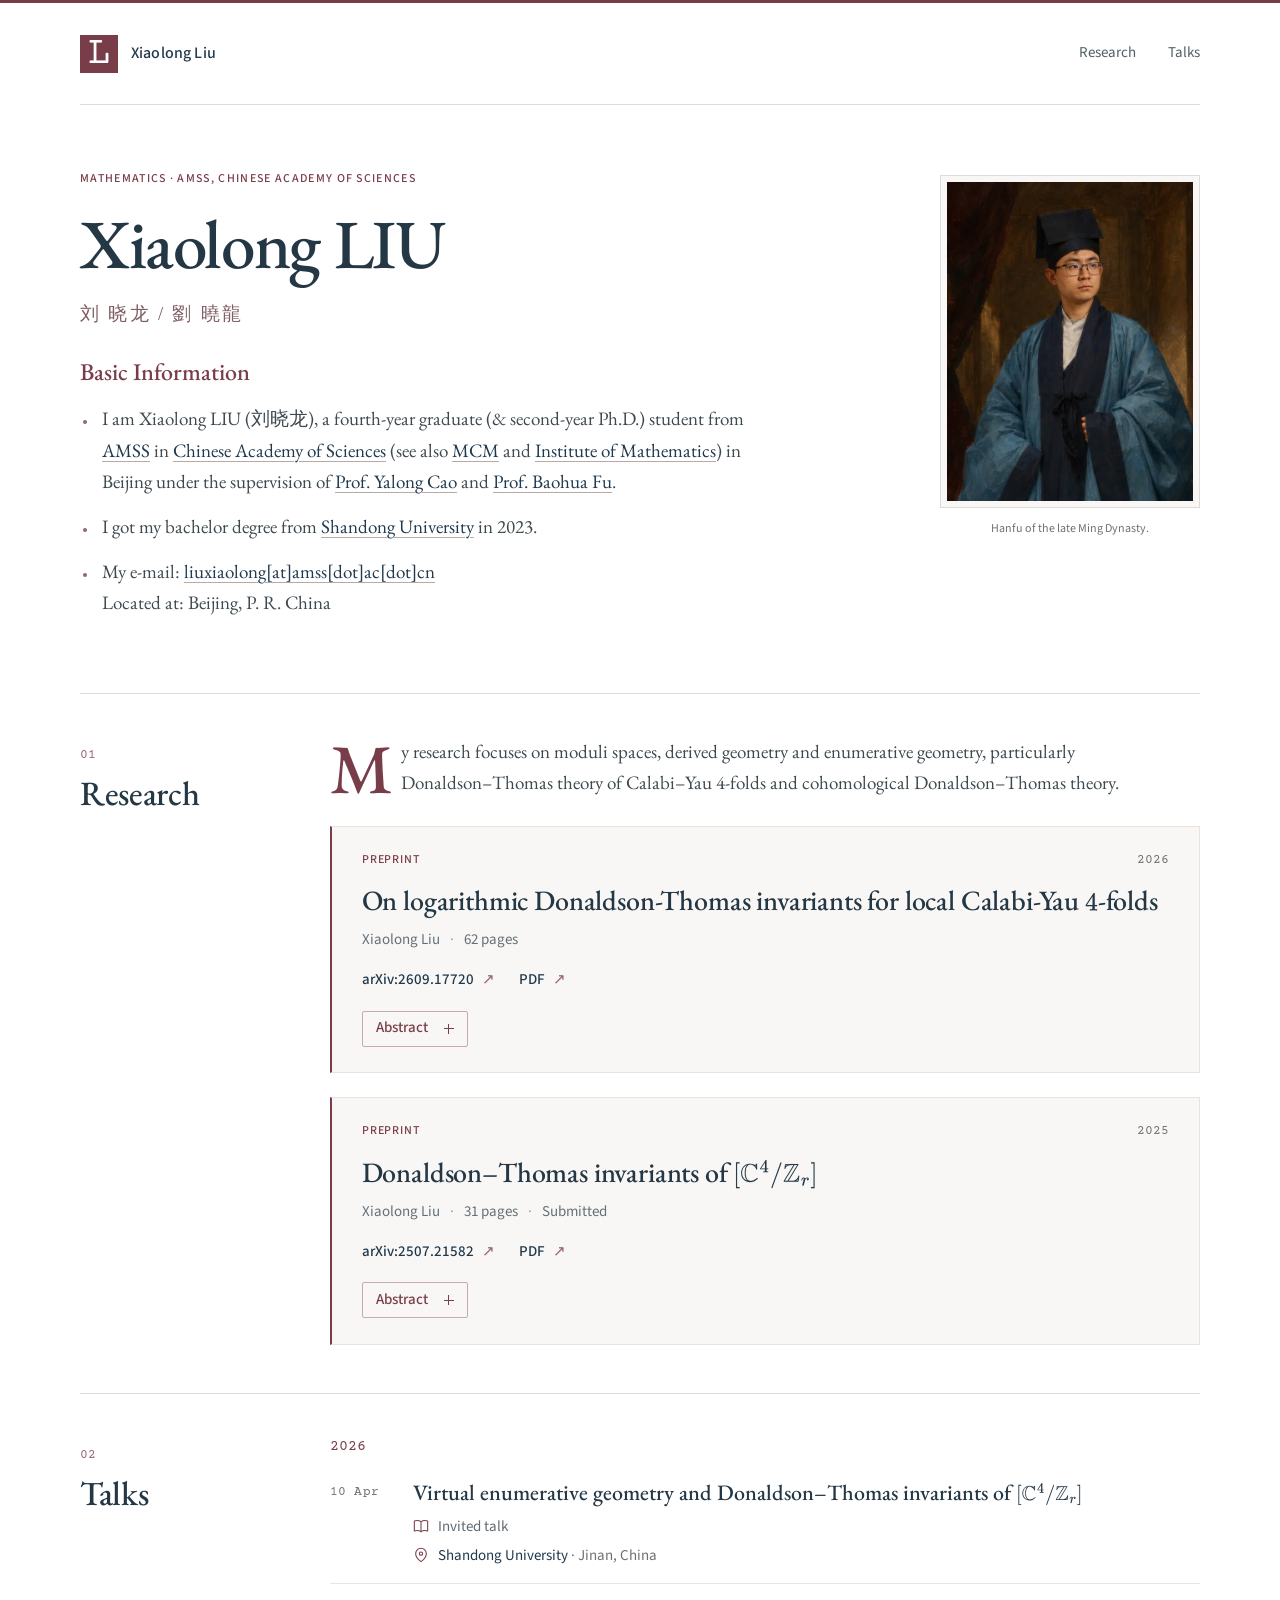
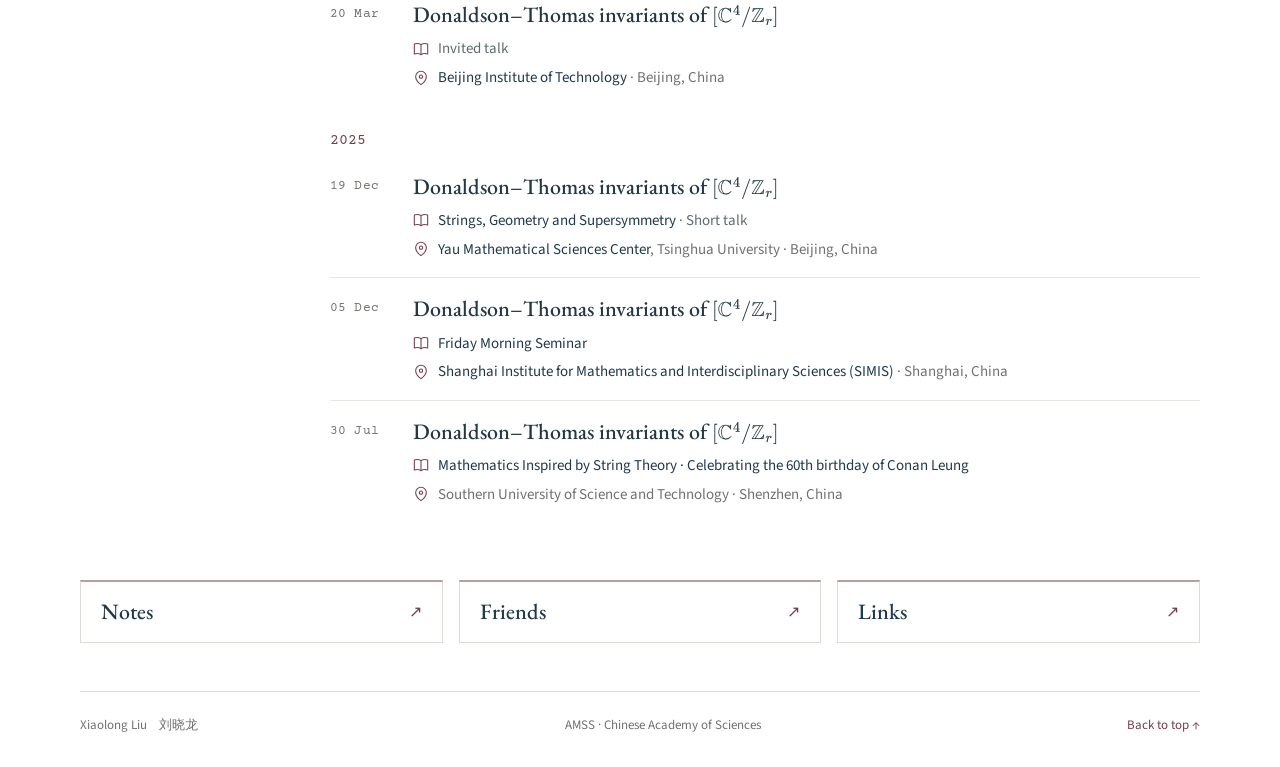
==== commit 0e21067e: "Update index.html" ====
--- a/index.html
+++ b/index.html
@@ -145,7 +145,6 @@
               </div>
             </details>
 
-            <p class="version">17 September 2026 · v1</p>
           </article>
 
           <!-- 论文 2：arXiv:2507.21582 -->
@@ -188,7 +187,6 @@
               </div>
             </details>
 
-            <p class="version">Latest revision: 9 September 2026 · v3</p>
           </article>
 
         </div>
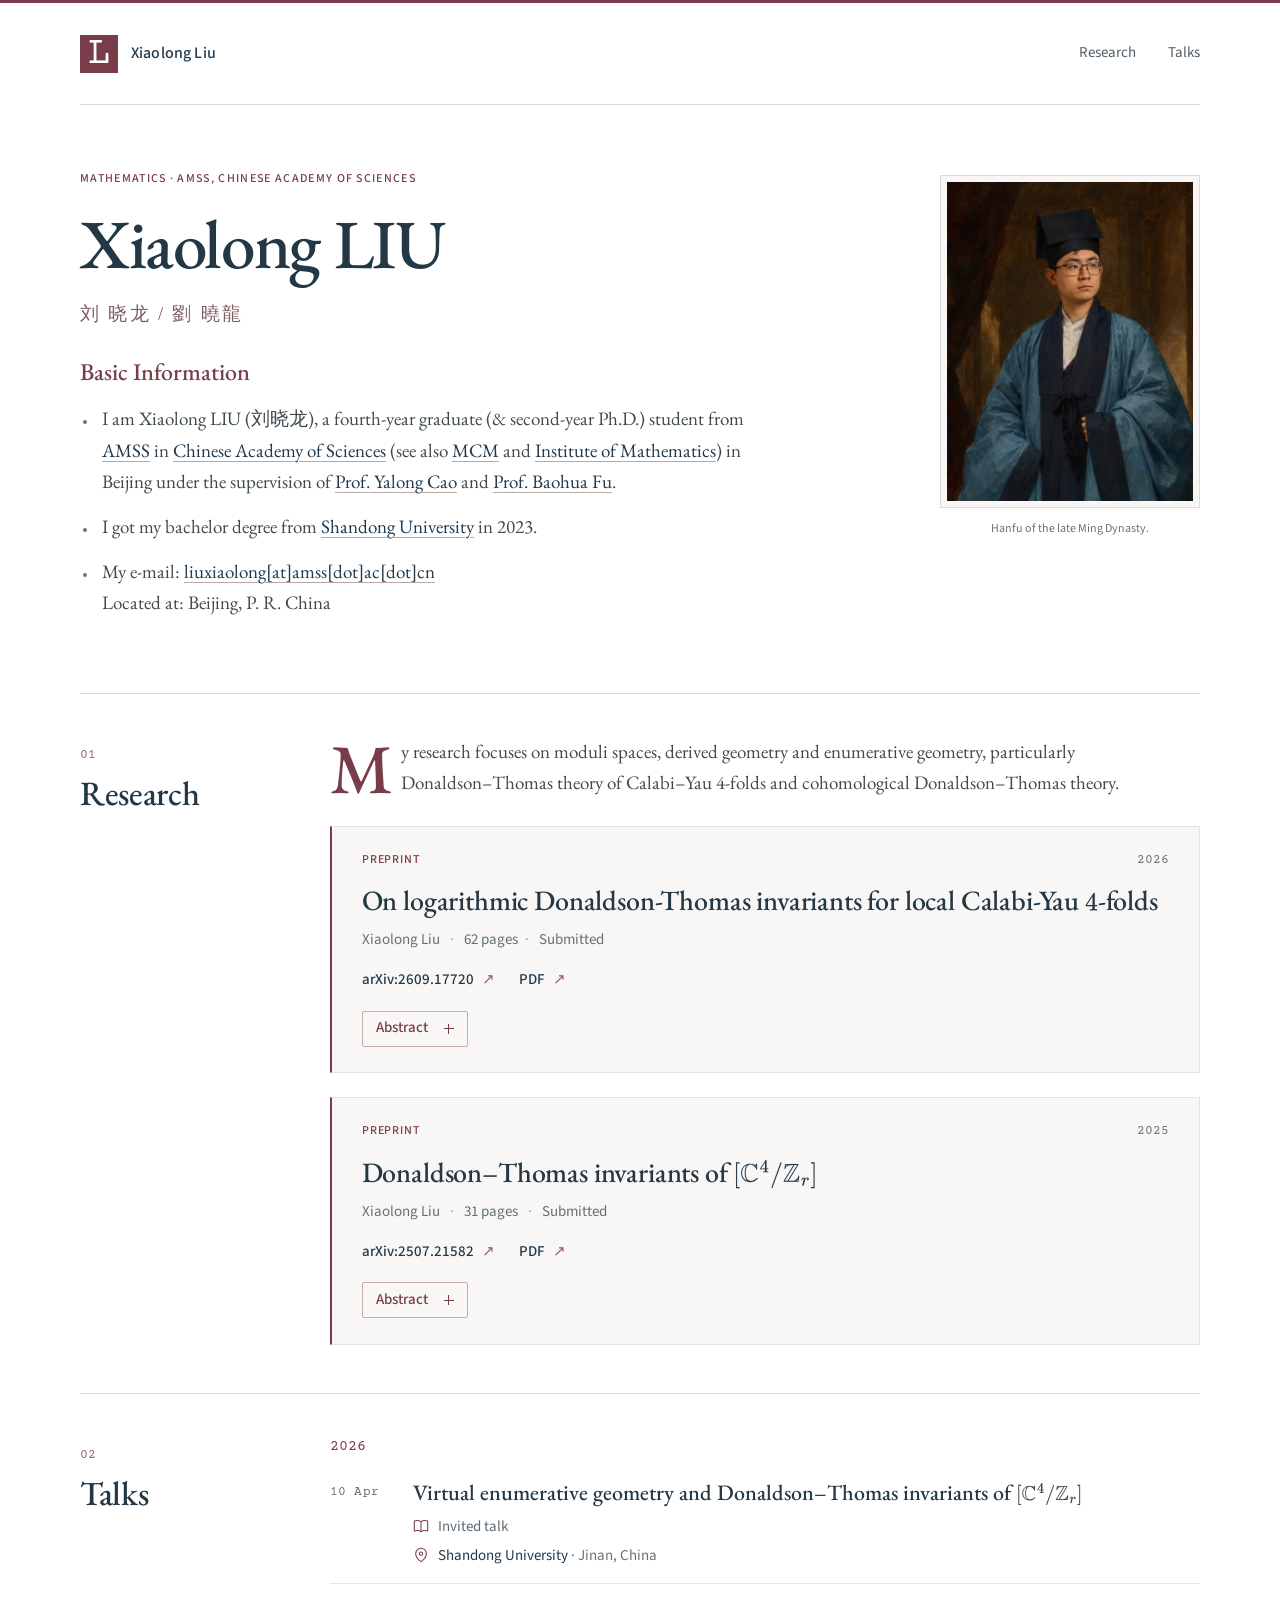
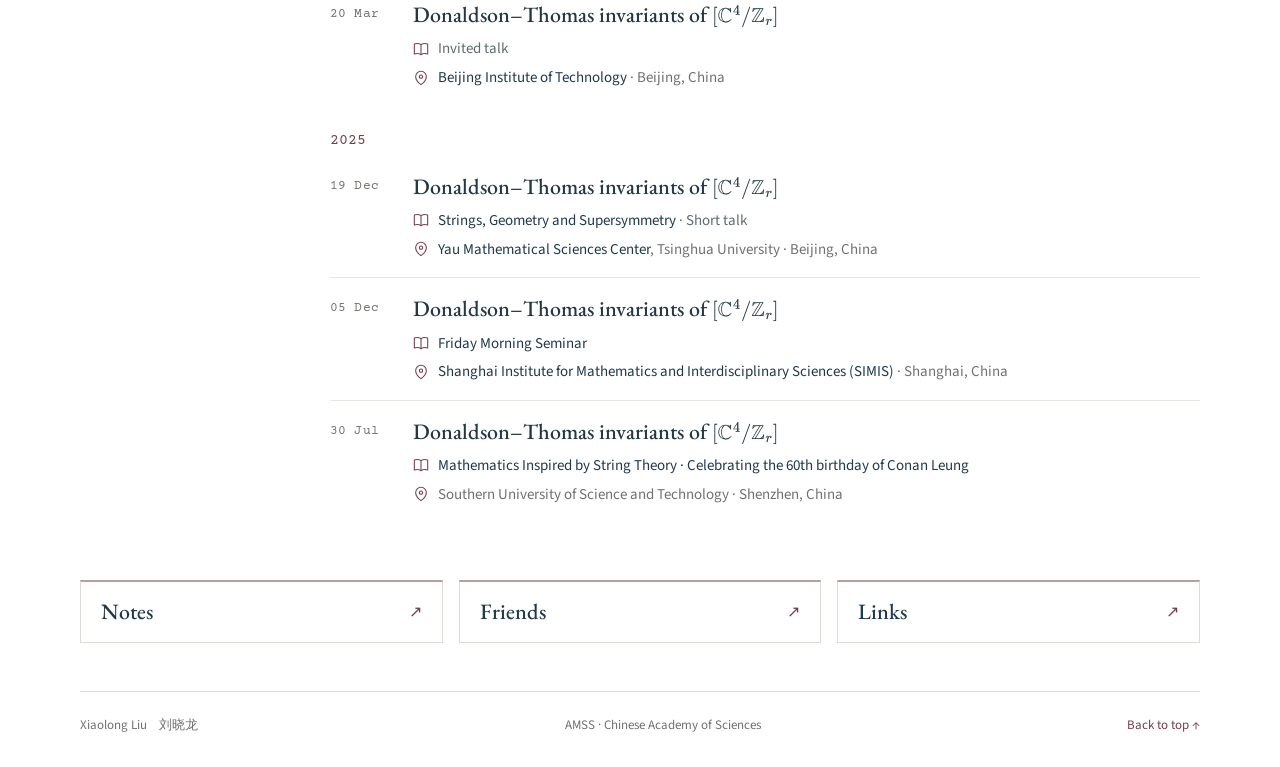
==== commit e6ef1e2e: "Update index.html" ====
--- a/index.html
+++ b/index.html
@@ -108,7 +108,7 @@
 
             <!-- 论文标题 -->
             <h3>On logarithmic Donaldson-Thomas invariants for local Calabi-Yau $4$-folds</h3>
-            <p class="byline">Xiaolong Liu <span class="byline-separator">·</span> 62 pages</p>
+            <p class="byline">Xiaolong Liu <span class="byline-separator">·</span> 62 pages<span class="byline-separator">·</span> Submitted</p>
 
             <!-- arXiv 和 PDF 地址 -->
             <div class="paper-actions">
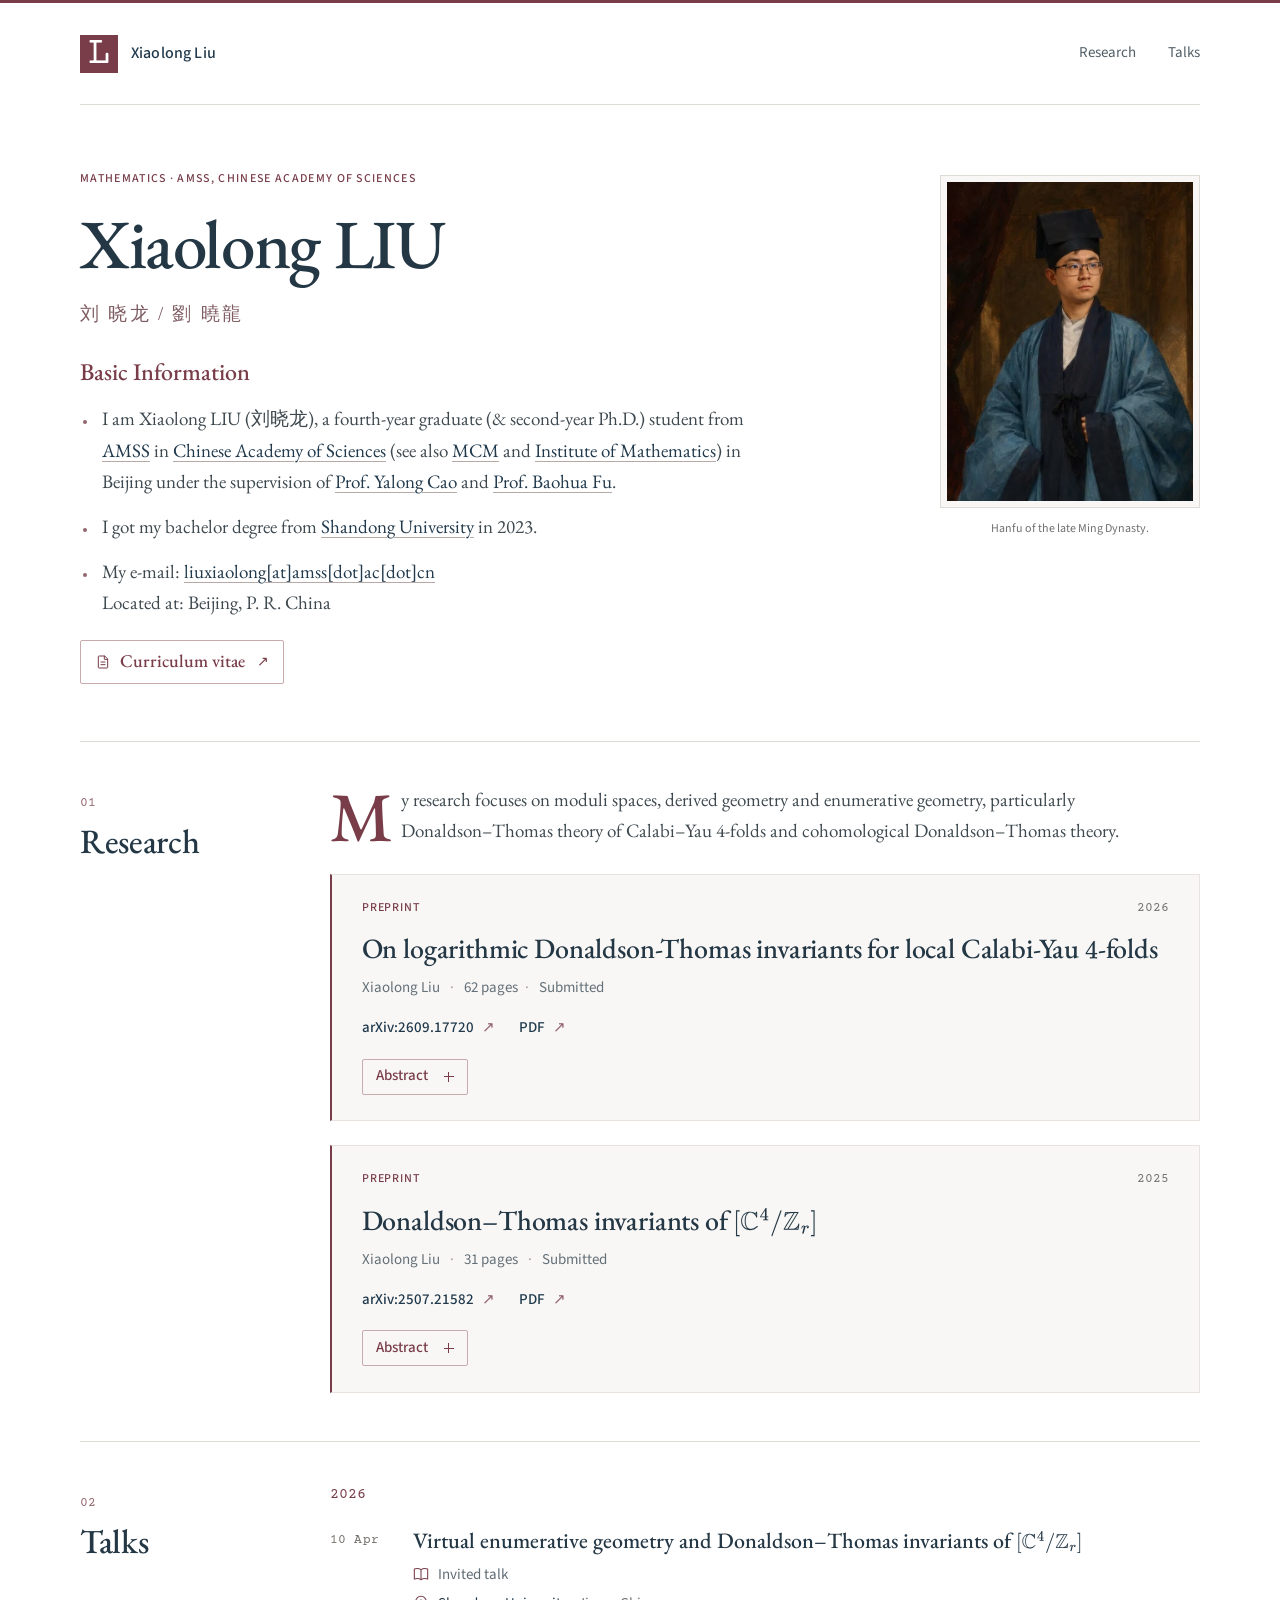
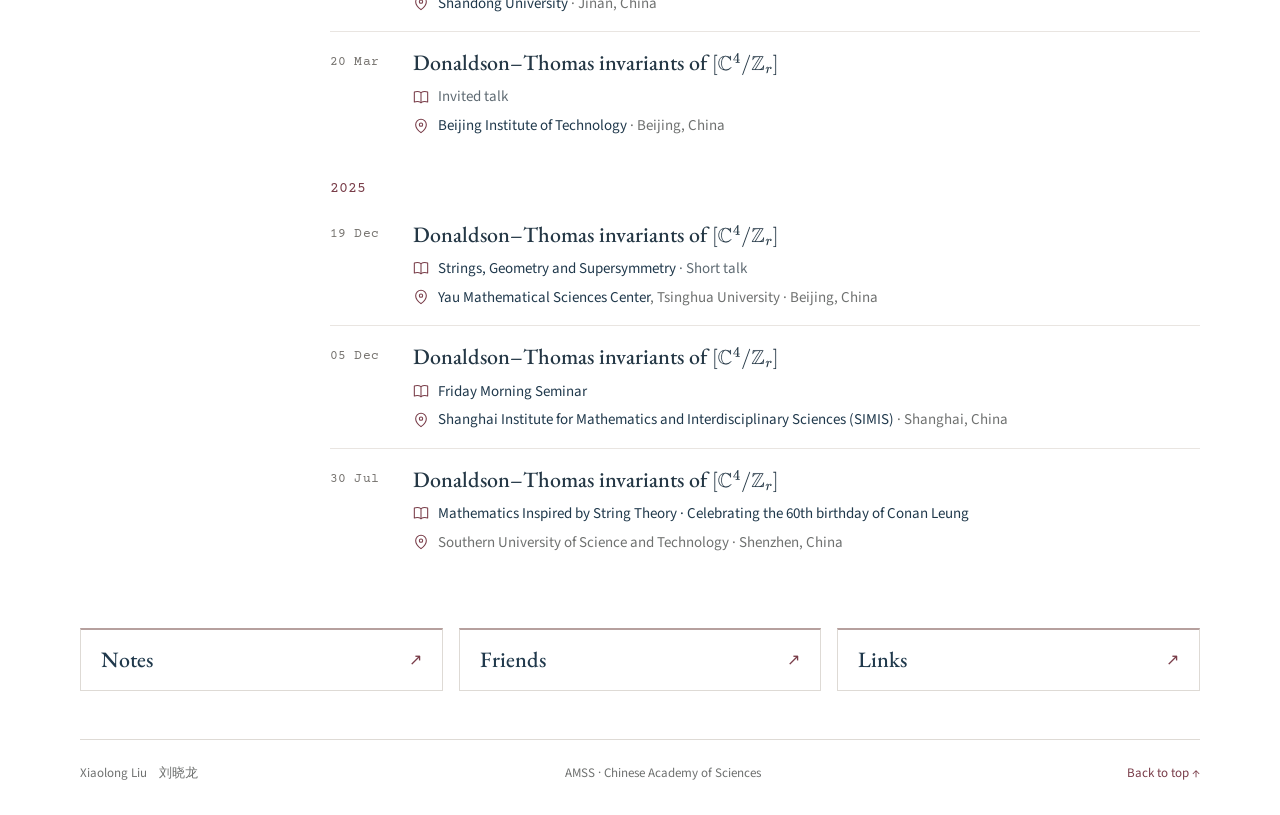
==== commit bfa4b2ab: "Add files via upload" ====
--- a/index.html
+++ b/index.html
@@ -69,6 +69,23 @@
                 Located at: Beijing, P. R. China
               </li>
             </ul>
+          </div>
+          <!-- CV：更换简历时，只需修改下面的 href 链接 -->
+          <div class="profile-actions">
+            <a
+              class="cv-link"
+              href="https://drive.google.com/file/d/1YJgGOvTqei8W9YBlSk36Aj-Fu6GzZJAK/view?usp=sharing"
+              target="_blank"
+              rel="noopener noreferrer"
+              aria-label="Curriculum vitae (opens in a new tab)"
+            >
+              <svg class="cv-icon" viewBox="0 0 24 24" aria-hidden="true">
+                <path d="M14 3H6a1 1 0 0 0-1 1v16a1 1 0 0 0 1 1h12a1 1 0 0 0 1-1V8Z"></path>
+                <path d="M14 3v5h5M9 12h6M9 16h6"></path>
+              </svg>
+              <span>Curriculum vitae</span>
+              <span class="cv-arrow" aria-hidden="true">↗</span>
+            </a>
           </div>
         </div>
 
--- a/assets/style.css
+++ b/assets/style.css
@@ -222,6 +222,46 @@
   margin-bottom: 0;
 }
 
+/* CV link below the basic information. */
+.profile-actions {
+  margin-top: .25rem;
+}
+
+.cv-link {
+  display: inline-flex;
+  align-items: center;
+  gap: .6rem;
+  min-height: 44px;
+  padding: .4rem .85rem;
+  border: 1px solid #c7abad;
+  border-radius: 2px;
+  color: var(--accent);
+  font: 500 1.125rem/1.45 var(--serif);
+  text-decoration: none;
+}
+
+.cv-link:hover {
+  color: var(--accent-hover);
+  border-color: var(--accent);
+  background: var(--accent-tint);
+}
+
+.cv-icon {
+  width: 16px;
+  height: 16px;
+  flex: 0 0 16px;
+  fill: none;
+  stroke: currentColor;
+  stroke-width: 1.5;
+  stroke-linecap: round;
+  stroke-linejoin: round;
+}
+
+.cv-arrow {
+  margin-left: .15rem;
+  font: 400 .875rem/1 var(--sans);
+}
+
 .portrait {
   margin: 0;
   padding-top: 6px;
